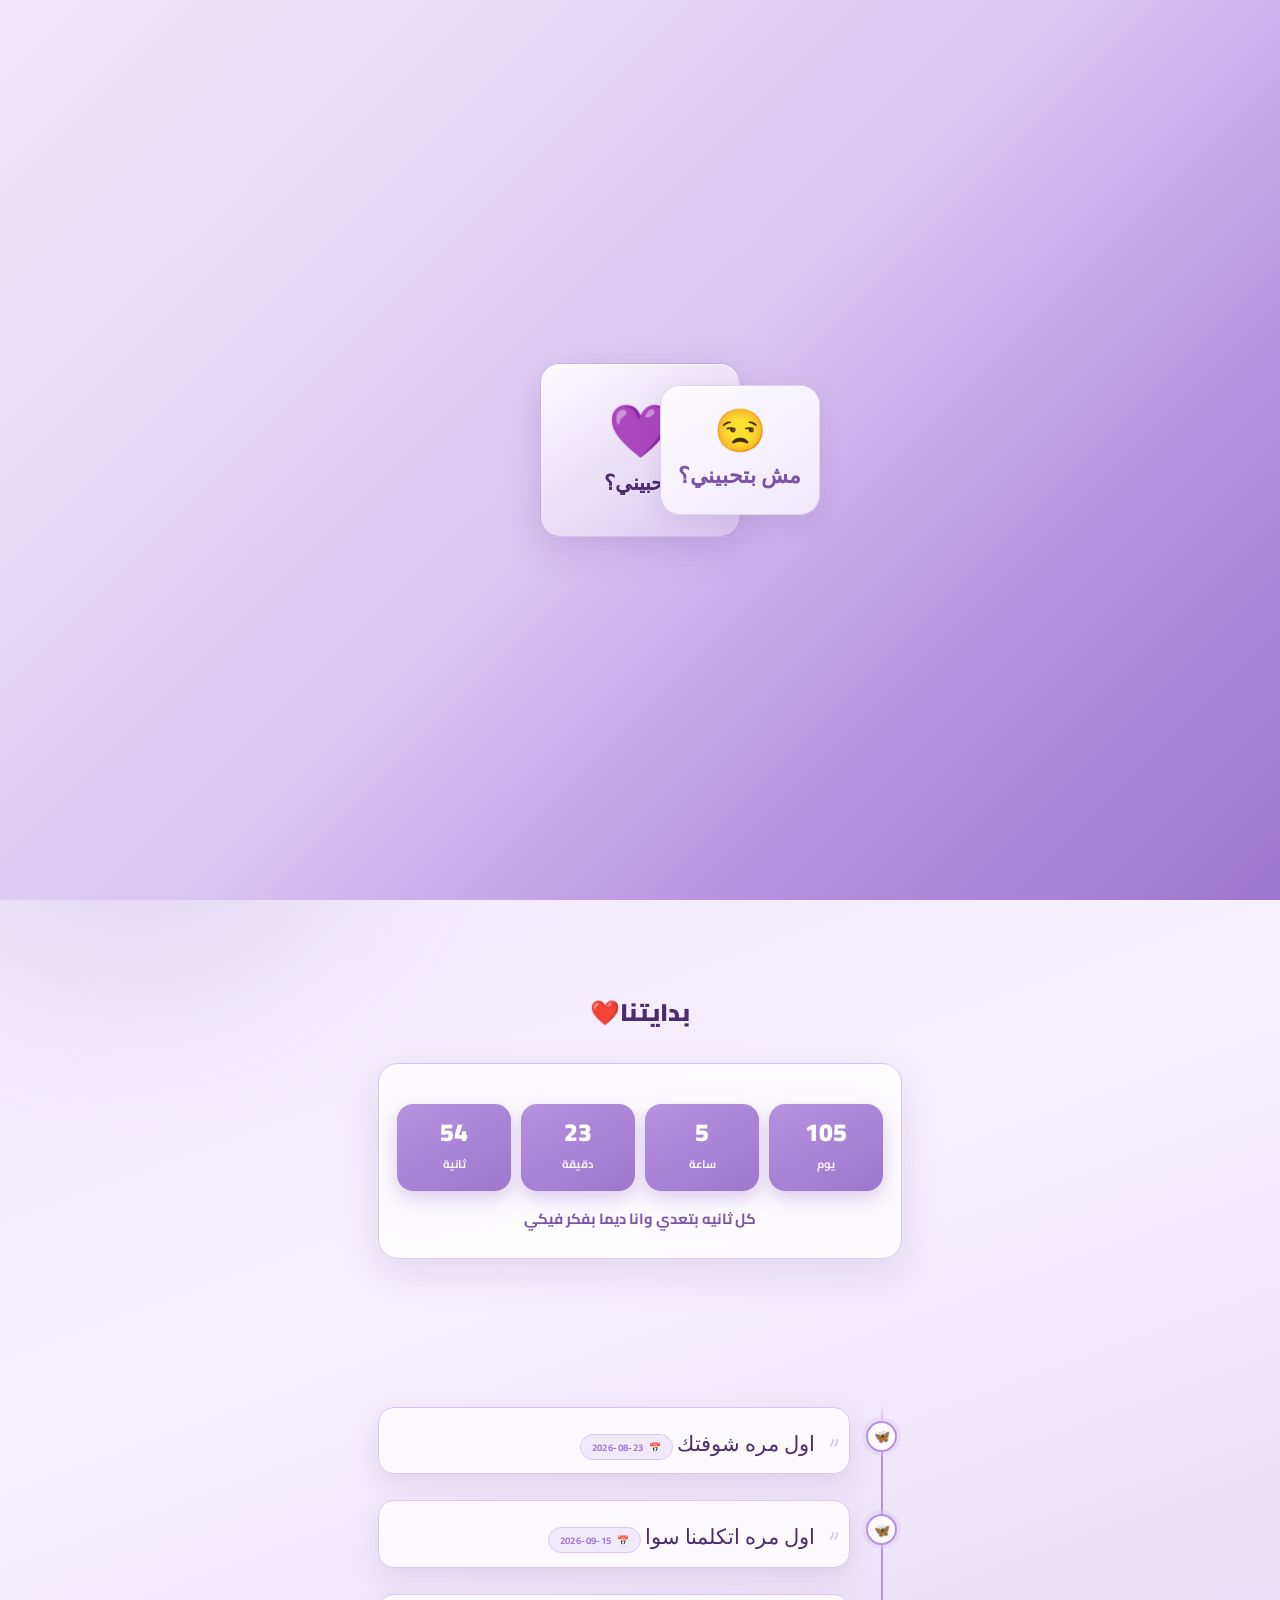
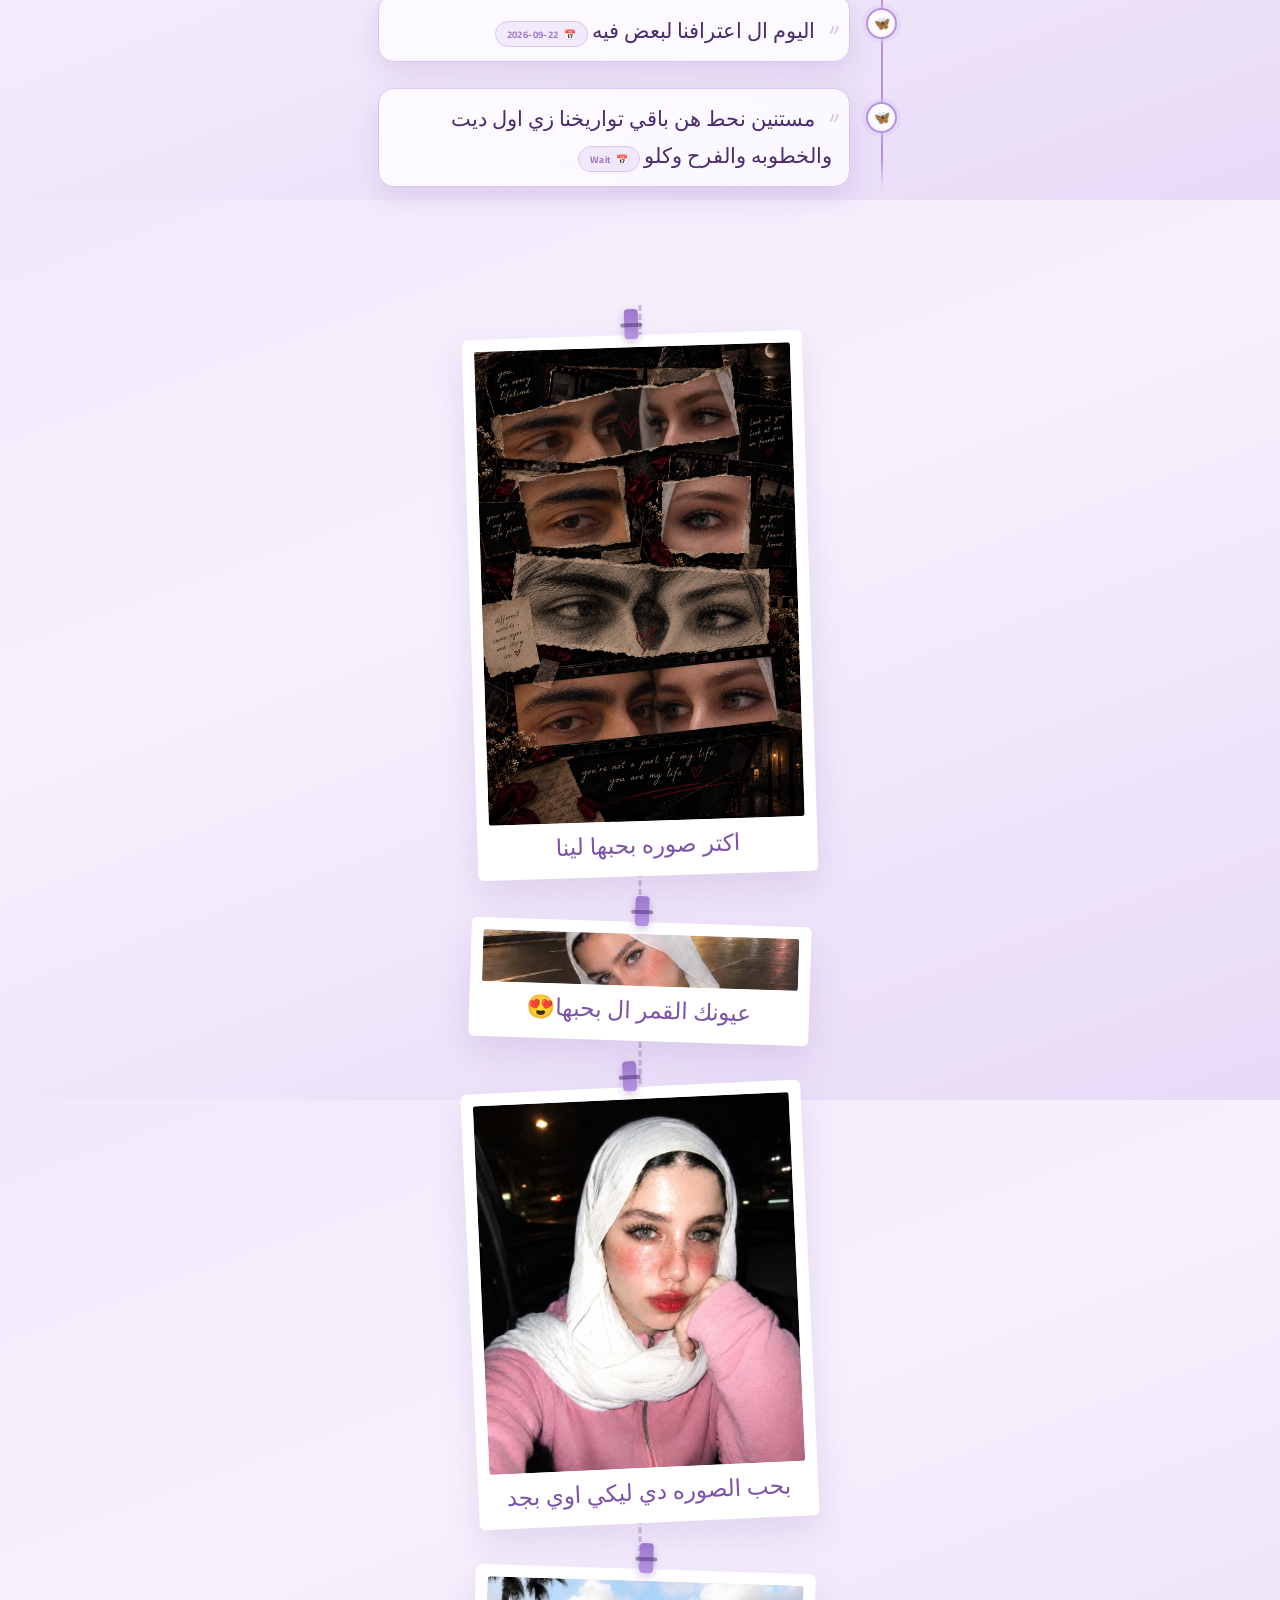
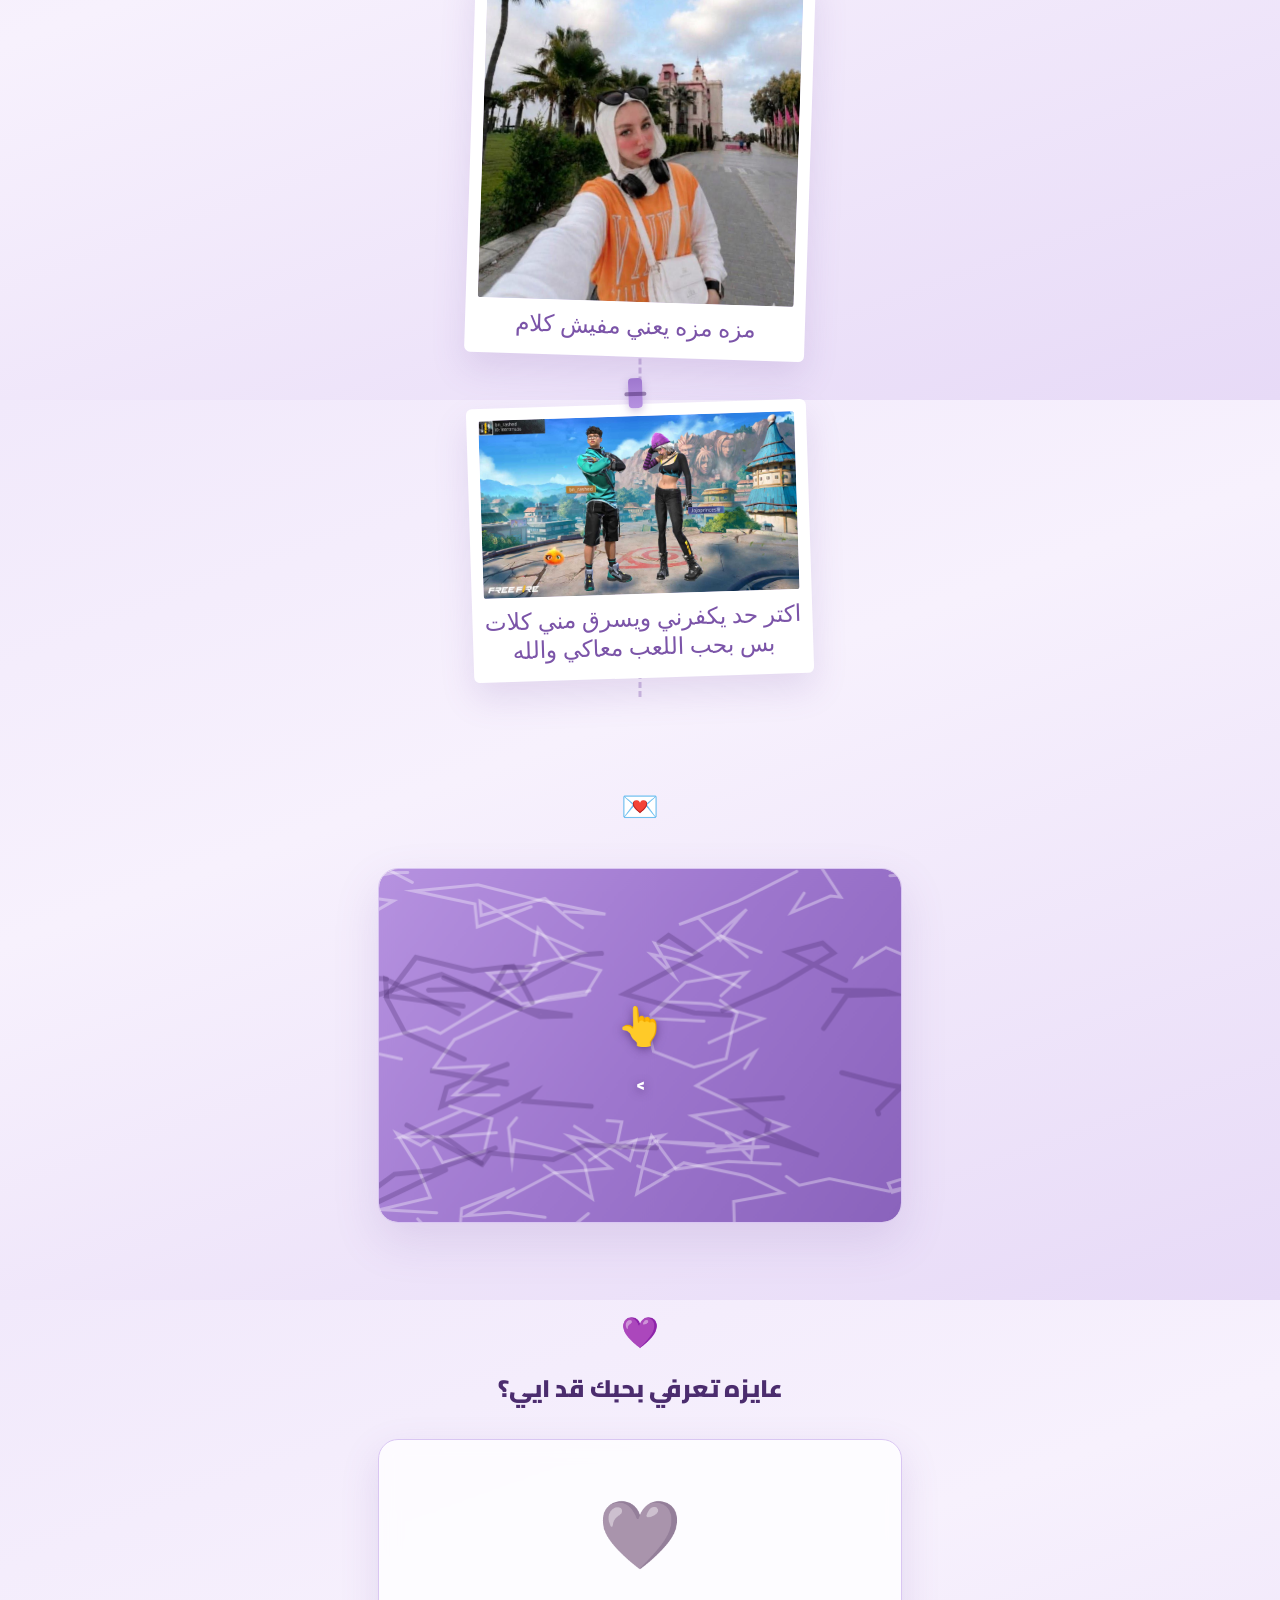
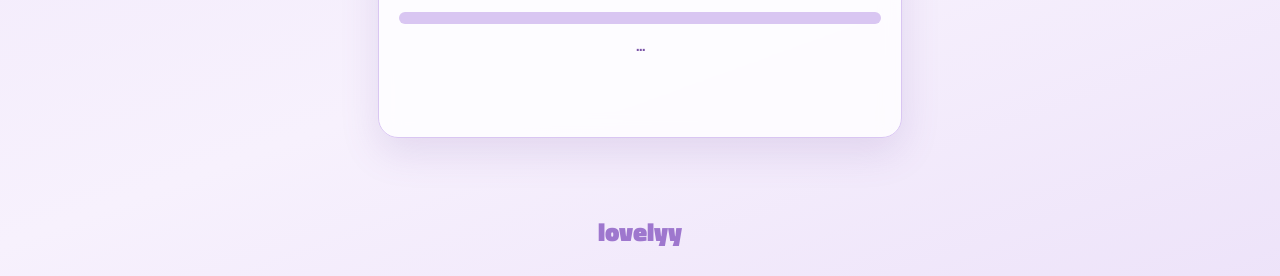
==== memories.html @ 6430b447 "Add files via upload" ====
<!DOCTYPE html>
<html lang="ar" dir="rtl">
<head>
<meta charset="UTF-8">
<meta name="viewport" content="width=device-width, initial-scale=1.0, maximum-scale=1.0, user-scalable=no">
<title>our memories 🦋</title>
    <link rel="icon" href="assets/static/brand/icons/favicon.ico" sizes="32x32">
<link rel="icon" type="image/svg+xml" href="assets/static/brand/icons/favicon.svg?v=93736a7b">
<link rel="icon" type="image/jpeg" sizes="192x192" href="assets/static/brand/icons/icon-192.jpeg?v=60979cd9">
<link rel="apple-touch-icon" href="assets/static/brand/icons/apple-touch-icon.jpeg">
<link rel="preload" href="assets/static/fonts/cairo-arabic-v31.woff2?v=4d90a59c" as="font" type="font/woff2" crossorigin>
<style>
@font-face{font-family:'Cairo';font-style:normal;font-weight:200 1000;font-display:swap;src:url(assets/static/fonts/cairo-arabic-v31.woff2?v=4d90a59c) format('woff2');unicode-range:U+0600-06FF,U+0750-077F,U+0870-088E,U+0890-0891,U+0897-08E1,U+08E3-08FF,U+200C-200E,U+2010-2011,U+204F,U+2E41,U+FB50-FDFF,U+FE70-FE74,U+FE76-FEFC,U+102E0-102FB,U+10E60-10E7E,U+10EC2-10EC4,U+10EFC-10EFF,U+1EE00-1EEFF}
@font-face{font-family:'Cairo';font-style:normal;font-weight:200 1000;font-display:swap;src:url(assets/static/fonts/cairo-latin-ext-v31.woff2?v=2ef88f3a) format('woff2');unicode-range:U+0100-02BA,U+02BD-02C5,U+02C7-02CC,U+02CE-02D7,U+02DD-02FF,U+0304,U+0308,U+0329,U+1D00-1DBF,U+1E00-1E9F,U+1EF2-1EFF,U+2020,U+20A0-20AB,U+20AD-20C0,U+2113,U+2C60-2C7F,U+A720-A7FF}
@font-face{font-family:'Cairo';font-style:normal;font-weight:200 1000;font-display:swap;src:url(assets/static/fonts/cairo-latin-v31.woff2?v=3c959756) format('woff2');unicode-range:U+0000-00FF,U+0131,U+0152-0153,U+02BB-02BC,U+02C6,U+02DA,U+02DC,U+0304,U+0308,U+0329,U+2000-206F,U+20AC,U+2122,U+2191,U+2193,U+2212,U+2215,U+FEFF,U+FFFD}
</style>

<style>
@font-face{font-family:'Caveat';font-style:normal;font-weight:400 700;font-display:swap;src:url(assets/static/fonts/caveat-latin-ext-normal-400-700-v23.woff2?v=2a8768f8) format('woff2');unicode-range:U+0100-02BA,U+02BD-02C5,U+02C7-02CC,U+02CE-02D7,U+02DD-02FF,U+0304,U+0308,U+0329,U+1D00-1DBF,U+1E00-1E9F,U+1EF2-1EFF,U+2020,U+20A0-20AB,U+20AD-20C0,U+2113,U+2C60-2C7F,U+A720-A7FF}
@font-face{font-family:'Caveat';font-style:normal;font-weight:400 700;font-display:swap;src:url(assets/static/fonts/caveat-latin-normal-400-700-v23.woff2?v=2d9de14f) format('woff2');unicode-range:U+0000-00FF,U+0131,U+0152-0153,U+02BB-02BC,U+02C6,U+02DA,U+02DC,U+0304,U+0308,U+0329,U+2000-206F,U+20AC,U+2122,U+2191,U+2193,U+2212,U+2215,U+FEFF,U+FFFD}
</style>
  <link rel="stylesheet" href="assets/static/themes/lavender.css?v=d6297e3b">
</head>
<body class="locked">



<div class="gate" id="gate">
  <div class="gate-title"></div>

  <button type="button" class="card-love" id="yesCard">
    <span class="emoji">💜</span>
    <span class="label">بتحبيني؟</span>
  </button>

  
  <div id="nopeCard">
    <span id="nopeEmoji">😒</span>
    <span id="nopeLabel">مش بتحبيني؟</span>
  </div>
  
</div>


<div class="floats-container" id="floatsContainer"></div>

<!-- ============ HERO ============ -->
<section class="hero">
  
  <div class="hero-photo">
    <img src="assets/2.jpeg" alt="" class="hide-on-error">
  </div>
  
  <div class="hero-badge">بحبك</div>
  <h1>يروحقلبيي❤️</h1>
  <p>الهديه دي ليكي وبس ونفضل نضيف كل ال بينا هنا </p>
  <div class="scroll-hint">⌄</div>
</section>

<div class="wrap">

  <!-- ============ COUNTER ============ -->
  
  <section class="section">
    <div class="sec-head">
      <span class="emoji"></span>
      <h2>بدايتنا❤️</h2>
    </div>
    <div class="counter-card" id="counterCard" data-start="2026-08-23">
      <div class="counter-grid">
        <div class="counter-box"><b id="days">0</b><small>يوم</small></div>
        <div class="counter-box"><b id  ="hours">0</b><small>ساعة</small></div>
        <div class="counter-box"><b id="minutes">0</b><small>دقيقة</small></div>
        <div class="counter-box"><b id="seconds">0</b><small>ثانية</small></div>
      </div>
      <p class="counter-sub" style="margin-top:14px;">كل ثانيه بتعدي وانا ديما بفكر فيكي</p>
    </div>
  </section>
  

  <!-- ============ JOURNEY — جمل وتواريخ ============ -->
  
  <section class="section">
    <div class="sec-head">
      <span class="emoji"></span>
      
    </div>

    <div class="journey">
      
      <div class="j-item">
        <div class="j-card">
          <span class="j-text">اول مره شوفتك</span>
          <div class="j-date">📅 <span>2026-08-23</span></div>
        </div>
      </div>
      
      <div class="j-item">
        <div class="j-card">
          <span class="j-text">اول مره اتكلمنا سوا</span>
          <div class="j-date">📅 <span>2026-09-15</span></div>
        </div>
      </div>
      
      <div class="j-item">
        <div class="j-card">
          <span class="j-text">اليوم ال اعترافنا لبعض فيه</span>
          <div class="j-date">📅 <span>2026-09-22</span></div>
        </div>
      </div>

      <div class="j-item">
        <div class="j-card">
          <span class="j-text">مستنين نحط هن باقي تواريخنا زي اول ديت والخطوبه والفرح وكلو</span>
          <div class="j-date">📅 <span>Wait</span></div>
        </div>
      </div>
      
    </div>
  </section>
  

  <!-- ============ GALLERY (CLOTHESLINE) ============ -->
  
  <section class="section">
    <div class="sec-head">
  
    </div>

    <div class="line-block">
      <div class="rope-v"></div>
      <div class="line-col">
        
        <div class="polaroid">
          <img src="assets/1.png" alt="" loading="lazy" decoding="async" class="hide-on-error">

          <div class="cap">اكتر صوره بحبها لينا</div>
        </div>
        
        <div class="polaroid">
          <img src="assets/5.jpeg" alt="" loading="lazy" decoding="async" class="hide-on-error">

          <div class="cap">عيونك القمر ال بحبها😍</div>
          
        </div>
        
        <div class="polaroid">
          <img src="assets/6.jpeg" alt="" loading="lazy" decoding="async" class="hide-on-error">

          <div class="cap">بحب الصوره دي ليكي اوي بجد</div>
        </div>
        
        <div class="polaroid">
          <img src="assets/4.jpg" alt="" loading="lazy" decoding="async" class="hide-on-error">

          <div class="cap">مزه مزه يعني مفيش كلام</div>
        </div>
        
        <div class="polaroid">
          <img src="assets/3.jpg" alt="" loading="lazy" decoding="async" class="hide-on-error">
          
          <div class="cap">اكتر حد يكفرني ويسرق مني كلات بس بحب اللعب معاكي والله</div>
        </div>
        
      </div>
    </div>
  </section>
  

  <!-- ============ VIDEOS ============ -->
  

  <!-- ============ SCRATCH LETTER ⭐ ============ -->
  
  <section class="section">
    <div class="sec-head">
      <span class="emoji">💌</span>
     
     
    </div>

    <div class="scratch-stage" id="scratchStage">
      <div class="letter-inner">
        <div class="salut">يروحقلبيي❤️</div>
        <div class="body-text">انا عملت الهديه ديي ع عايز اقولك اني بحبك انا بحب كلامنا سوا هزرنا وكل حاجه بينا بحب كلامك ليا بحب كل حاجه فيكي مهما  اوصفلك انا بحبك قد ايي م هخلص بس ال اعرفه انك غاليه عندي واني بحبك وعايزين نملاه صورنا بقا ده لينا احنا وبس بحبككك وربنا يخليكي ليا❤️</div>
      
      </div>
      <canvas id="scratchCanvas"></canvas>
      <div class="scratch-hint" id="scratchHint">
        <span class="finger">👆</span>
       >
      </div>
    </div>
  </section>
  

  <!-- ============ HOLD THE HEART ============ -->
  
  <section class="section">
    <div class="sec-head">
      <span class="emoji">💜</span>
      <h2>عايزه تعرفي بحبك قد ايي؟</h2>
     
    </div>

    <div class="hold-card"
         data-s1="بحبك شويه🤔"
         data-s2="لا لا بحبك اوي"
         data-s3="مهما اقولك بحبك قد ايي م هخلص بجد بحبك"
         data-end="العداد باظ😔 حبي ليكي م بيخلص😍">
      <span class="hold-heart" id="holdHeart">💜</span>
      <div class="hold-bar"><div class="hold-fill" id="holdFill"></div></div>
      <div class="hold-label" id="holdLabel">  ...</div>
      <div class="hold-result" id="holdResult"></div>
    </div>
  </section>
  
<div class="footer">lovelyy</div>

</div>

<!-- ============ MUSIC PLAYER ============ -->
<audio id="loveSong" preload="none"></audio>

<div class="music-player hidden-player" id="musicPlayer">
  <div class="player-inner">

    <div class="disc" id="disc">
      
      <img src="assets/1.png" alt="" id="discImg"
           class="hide-on-error" decoding="async">
      
      <span class="disc-fallback">🦋</span>
    </div>

    <div class="player-controls">
      <button class="ctrl-btn" id="prevBtn" aria-label="السابق">
        <svg viewBox="0 0 24 24"><path d="M6 6h3v12H6zm3.5 6l8.5 6V6z"/></svg>
      </button>
      <button class="play-btn" id="playBtn" aria-label="تشغيل">
        <svg id="playIcon" viewBox="0 0 24 24"><path d="M8 5v14l11-7z"/></svg>
      </button>
      <button class="ctrl-btn" id="nextBtn" aria-label="التالي">
        <svg viewBox="0 0 24 24"><path d="M15 6h3v12h-3zM6 18l8.5-6L6 6z"/></svg>
      </button>
    </div>

    <div class="player-info">
      <div class="player-top">
        <div class="song-name-wrap">
          <span class="song-name" id="songName"></span>
        </div>
        <div style="display:flex;align-items:center;gap:7px;flex-shrink:0;">
          <div class="sound-wave" id="soundWave">
            <span></span><span></span><span></span><span></span>
          </div>
          <span class="song-num" id="songNum">0 / 0</span>
        </div>
      </div>
      <div class="progress-bar" id="progressBar">
        <div class="progress-fill" id="progressFill"></div>
      </div>
      <div class="player-times">
        <span id="currentTime">0:00</span>
        <span id="totalTime">0:00</span>
      </div>
    </div>

  </div>
</div>

<!-- بيانات الأغاني (جاية من data، اللينكات اتفلترت في السيرفر) -->
<script nonce="hp9sBHJEj5LtR-mPq0DVuA" type="application/json" id="songUrls">["assets/1.mp3", "assets/2.mp3"]</script>
<script nonce="hp9sBHJEj5LtR-mPq0DVuA" type="application/json" id="songNames">["ولا كان الحب عمره باختيارنا", "أنا مكسب عمري إني قابلتك"]</script>
<script nonce="hp9sBHJEj5LtR-mPq0DVuA">
/* ============ COUNTER ============ */
const counterCard = document.getElementById('counterCard');
if (counterCard) {
  const startDate = new Date(counterCard.dataset.start + 'T00:00:00');
  if (!isNaN(startDate.getTime())) {
    const tick = function(){
      const diff = Date.now() - startDate.getTime();
      if (diff < 0) return;
      document.getElementById('days').textContent    = Math.floor(diff/86400000);
      document.getElementById('hours').textContent   = Math.floor(diff/3600000)%24;
      document.getElementById('minutes').textContent = Math.floor(diff/60000)%60;
      document.getElementById('seconds').textContent = Math.floor(diff/1000)%60;
    };
    tick(); setInterval(tick,1000);
  }
}

/* ============ صور ممكن تفشل — نخفيها بدل onerror ============ */
document.querySelectorAll('.hide-on-error').forEach(function(img){
  img.addEventListener('error', function(){ img.closest('.polaroid, .hero-photo, .disc')?.style && (img.style.display='none'); });
});

/* ============ MUSIC PLAYER ============ */
const songs = (function(){
  try {
    const urls  = JSON.parse(document.getElementById('songUrls').textContent  || '[]');
    const names = JSON.parse(document.getElementById('songNames').textContent || '[]');
    if(!urls || urls.length === 0) return [];
    return urls.filter(Boolean).map((src,i)=>({ src:src, name:names[i] || ('🎵 أغنية '+(i+1)) }));
  } catch(e){ return []; }
})();

const player   = document.getElementById('musicPlayer');
const audio    = document.getElementById('loveSong');
const playBtn  = document.getElementById('playBtn');
const playIcon = document.getElementById('playIcon');
const discEl   = document.getElementById('disc');
const wave     = document.getElementById('soundWave');
const fillEl   = document.getElementById('progressFill');
const barEl    = document.getElementById('progressBar');
const curTEl   = document.getElementById('currentTime');
const totTEl   = document.getElementById('totalTime');
const nameEl   = document.getElementById('songName');
const numEl    = document.getElementById('songNum');

const ICON_PLAY  = 'M8 5v14l11-7z';
const ICON_PAUSE = 'M6 5h4v14H6zm8 0h4v14h-4z';

let curSong = 0;

/* لو مفيش أغاني، المشغل يختفي خالص */
if(songs.length === 0){
  player.classList.add('no-songs');
  document.body.style.paddingBottom = '60px';
}

function fmt(s){
  if(!isFinite(s)) return '0:00';
  return Math.floor(s/60)+':'+String(Math.floor(s%60)).padStart(2,'0');
}

function setPlaying(on){
  playIcon.querySelector('path').setAttribute('d', on ? ICON_PAUSE : ICON_PLAY);
  playBtn.setAttribute('aria-label', on ? 'إيقاف' : 'تشغيل');
  wave.classList.toggle('playing', on);
  discEl.classList.toggle('spinning', on);
}

function loadSong(idx, autoplay){
  if(!songs.length) return;
  curSong = (idx + songs.length) % songs.length;
  audio.src = songs[curSong].src;
  nameEl.textContent = songs[curSong].name;
  numEl.textContent  = (curSong+1)+' / '+songs.length;
  fillEl.style.width = '0%';
  curTEl.textContent = '0:00';
  totTEl.textContent = '0:00';
  checkNameOverflow();
  if(autoplay){
    audio.play().then(()=>setPlaying(true)).catch(()=>setPlaying(false));
  } else {
    setPlaying(false);
  }
}

/* لو اسم الأغنية أطول من المساحة، يتحرك لوحده */
function checkNameOverflow(){
  nameEl.classList.remove('scrolling');
  requestAnimationFrame(()=>{
    const wrap = nameEl.parentElement;
    const extra = nameEl.scrollWidth - wrap.clientWidth;
    if(extra > 4){
      nameEl.style.setProperty('--slide', (-extra - 6) + 'px');
      nameEl.classList.add('scrolling');
    } else {
      nameEl.style.removeProperty('--slide');
    }
  });
}
addEventListener('resize', checkNameOverflow);

function toggleMusic(){
  if(!songs.length) return;
  if(!audio.src){ loadSong(0, true); return; }
  if(audio.paused){
    audio.play().then(()=>setPlaying(true)).catch(()=>setPlaying(false));
  } else {
    audio.pause(); setPlaying(false);
  }
}

playBtn.addEventListener('click', toggleMusic);
document.getElementById('prevBtn').addEventListener('click', ()=> loadSong(curSong-1, !audio.paused));
document.getElementById('nextBtn').addEventListener('click', ()=> loadSong(curSong+1, !audio.paused));

/* السحب على الشريط للتنقل في الأغنية */
barEl.addEventListener('click', (e)=>{
  if(!audio.duration) return;
  const r = barEl.getBoundingClientRect();
  const ratio = (e.clientX - r.left) / r.width;
  audio.currentTime = Math.max(0, Math.min(1, ratio)) * audio.duration;
});

audio.addEventListener('timeupdate', ()=>{
  if(!audio.duration) return;
  fillEl.style.width = (audio.currentTime/audio.duration*100)+'%';
  curTEl.textContent = fmt(audio.currentTime);
});
audio.addEventListener('loadedmetadata', ()=> totTEl.textContent = fmt(audio.duration));
audio.addEventListener('ended', ()=> loadSong(curSong+1, true));
audio.addEventListener('error', ()=>{ nameEl.textContent = 'مش قادر أشغل الأغنية دي 😔'; setPlaying(false); });

/* تحميل أول أغنية من غير تشغيل */
if(songs.length) loadSong(0, false);

/* المتصفحات بتمنع التشغيل التلقائي — أول لمسة بتشغل */
let firstTouch = false;
function tryAutoplay(){
  if(firstTouch || !songs.length) return;
  firstTouch = true;
  audio.play().then(()=>setPlaying(true)).catch(()=>{});
  removeEventListener('pointerdown', tryAutoplay);
  removeEventListener('scroll', tryAutoplay);
}
function armAutoplay(){
  addEventListener('pointerdown', tryAutoplay, { once:false });
  addEventListener('scroll', tryAutoplay, { once:false, passive:true });
}

/* المشغل بيختفي وأنتِ بتمسحي الرسالة عشان ميعطلش */
/* (بيتظبط تحت في قسم السكراتش) */

/* ============ SCROLL REVEAL (بولارويد + محطات) ============ */
const polaroids = document.querySelectorAll('.polaroid');
const jItems    = document.querySelectorAll('.j-item');

/* تقسيم كل جملة لكلمات عشان تظهر واحدة واحدة */
jItems.forEach(item=>{
  const textEl = item.querySelector('.j-text');
  if(!textEl) return;
  const words = textEl.textContent.trim().split(/\s+/);
  textEl.textContent = '';
  words.forEach((word, i)=>{
    const span = document.createElement('span');
    span.className = 'w';
    span.textContent = word;
    span.style.transitionDelay = (0.18 + i*0.055) + 's';
    textEl.appendChild(span);
    if(i < words.length - 1) textEl.appendChild(document.createTextNode(' '));
  });
  /* التاريخ يستنى لحد ما الكلام يخلص */
  const dateEl = item.querySelector('.j-date');
  if(dateEl) dateEl.style.transitionDelay = (0.25 + words.length*0.055) + 's';
});

if ('IntersectionObserver' in window) {
  const io = new IntersectionObserver((entries)=>{
    entries.forEach((entry)=>{
      if(entry.isIntersecting){
        entry.target.classList.add('in');
        io.unobserve(entry.target);
      }
    });
  }, { threshold:0.15, rootMargin:'0px 0px -50px 0px' });

  /* باقي خانات الصفحة */
  const boxes = document.querySelectorAll(
    '.sec-head, .counter-card, .video-card, .envelope, .scratch-stage, .hold-card, .footer'
  );
  boxes.forEach(b=> b.classList.add('rv'));
  polaroids.forEach(p=>{
    p.style.transform = `rotate(var(--tilt,-1.8deg)) translateY(28px)`;
  });

  /* مهم: نجبر المتصفح يرسم الحالة المخفية الأول،
     وإلا الخانات الظاهرة من أول ما الصفحة تفتح هتفوّت الأنيميشن */
  void document.body.offsetHeight;

  requestAnimationFrame(()=>{
    requestAnimationFrame(()=>{
      polaroids.forEach(p=> io.observe(p));
      jItems.forEach(j=> io.observe(j));
      boxes.forEach(b=> io.observe(b));
    });
  });

  /* لما تظهر: ترجع لمكانها */
  const styleFix = document.createElement('style');
  styleFix.textContent = `.polaroid.in{ transform: rotate(var(--tilt,-1.8deg)) translateY(0) !important; }
  .polaroid.in:hover, .polaroid.in:active{ transform: rotate(0) scale(1.03) !important; }`;
  document.head.appendChild(styleFix);
} else {
  polaroids.forEach(p=>p.classList.add('in'));
  jItems.forEach(j=>j.classList.add('in'));
  document.querySelectorAll('.sec-head, .counter-card, .video-card, .envelope, .scratch-stage, .hold-card, .footer')
    .forEach(b=> b.classList.add('in'));
}

/* ============ GATE — بتحبيه؟ / مش بتحبيه؟ ============ */
const gate      = document.getElementById('gate');
const yesCard   = document.getElementById('yesCard');
const nope      = document.getElementById('nopeCard');
const nopeEmoji = document.getElementById('nopeEmoji');
const nopeLabel = document.getElementById('nopeLabel');

const nopeStages = [
  { w:160, h:130, p:28, em:42, fs:1.4  },
  { w:130, h:105, p:20, em:34, fs:1.15 },
  { w:100, h: 82, p:14, em:26, fs:.95  },
  { w: 74, h: 60, p:10, em:18, fs:.72  },
  { w: 50, h: 42, p: 6, em:12, fs:.55  },
];
const nopeEmojis = ['😒','😤','🤢','😱','🏃'];
let nopeCount = 0, nopeBusy = false;

function applyNopeStage(s){
  nope.style.width   = s.w + 'px';
  nope.style.height  = s.h + 'px';
  nope.style.padding = s.p + 'px ' + Math.round(s.p*0.6) + 'px';
  nopeEmoji.style.fontSize = s.em + 'px';
  nopeLabel.style.fontSize = s.fs + 'em';
}
function initNope(){
  if(!nope || nopeCount) return;
  const s = nopeStages[0];
  applyNopeStage(s);
  nope.style.left = (innerWidth/2 + 20) + 'px';
  nope.style.top  = (innerHeight/2 - s.h/2) + 'px';
}
function runAway(){
  if(nopeBusy || nopeCount >= nopeStages.length) return;
  nopeBusy = true;
  nopeEmoji.textContent = nopeEmojis[Math.min(nopeCount, nopeEmojis.length-1)];
  const s = nopeStages[nopeCount];
  applyNopeStage(s);

  const margin = 10;
  const curL = parseFloat(nope.style.left) || innerWidth/2;
  const curT = parseFloat(nope.style.top)  || innerHeight/2;
  let nx, ny, attempts = 0;
  do {
    nx = margin + Math.random()*(innerWidth  - s.w - margin*2);
    ny = margin + Math.random()*(innerHeight - s.h - margin*2);
    attempts++;
  } while(attempts < 20 && Math.abs(nx-curL) < 120 && Math.abs(ny-curT) < 120);

  nope.style.left = nx + 'px';
  nope.style.top  = ny + 'px';
  nopeCount++;

  if(nopeCount >= nopeStages.length){
    setTimeout(()=>{ nope.style.opacity='0'; nope.style.pointerEvents='none'; }, 350);
  }
  setTimeout(()=>{ nopeBusy = false; }, 400);
}
if(nope){
  nope.addEventListener('mouseenter', runAway);
  nope.addEventListener('touchstart', e=>{ e.preventDefault(); runAway(); }, { passive:false });
  addEventListener('load', initNope);
  addEventListener('resize', initNope);
  initNope();
}

function launchConfetti(){
  const colors = ['#7B54A8','#9E77CE','#B692E0','#D9C6F2','#4B2C6E','#FDFBFF'];
  for(let i=0;i<70;i++){
    setTimeout(()=>{
      const c = document.createElement('div');
      c.className = 'confetti-piece';
      c.style.left = Math.random()*100 + 'vw';
      c.style.top  = '-20px';
      c.style.background = colors[Math.floor(Math.random()*colors.length)];
      const s = 8 + Math.random()*10;
      c.style.width = s+'px'; c.style.height = s+'px';
      c.style.animationDuration = (1.2 + Math.random()*1.2) + 's';
      c.style.animationDelay = (Math.random()*0.4) + 's';
      document.body.appendChild(c);
      setTimeout(()=>c.remove(), 2800);
    }, i*25);
  }
}

function unlock(){
  launchConfetti();
  setTimeout(()=>{
    gate.classList.add('gone');
    document.body.classList.remove('locked');
    if(songs.length) player.classList.remove('hidden-player');
    armAutoplay();
    setTimeout(()=> gate.remove(), 900);
  }, 550);
}
if(yesCard){
  yesCard.addEventListener('click', unlock);
} else {
  /* مفيش بوابة — الصفحة مفتوحة على طول */
  if(songs.length) player.classList.remove('hidden-player');
  armAutoplay();
}

/* ============ FLOATING BUTTERFLIES ============ */
const fc = document.getElementById('floatsContainer');
const flyIcons = ['🦋','💜'];
function spawnFloat(){
  const el = document.createElement('div');
  el.className='float-item';
  el.textContent=flyIcons[Math.floor(Math.random()*flyIcons.length)];
  el.style.left=Math.random()*100+'%';
  el.style.fontSize=(Math.random()*14+22)+'px';
  el.style.animationDuration=(Math.random()*6+10)+'s';
  fc.appendChild(el);
  setTimeout(()=>el.remove(),17000);
}
for(let i=0;i<5;i++) setTimeout(spawnFloat, i*900);
setInterval(spawnFloat, 1400);

/* ============ SCRATCH TO REVEAL ⭐ ============ */
const stage  = document.getElementById('scratchStage');
const canvas = document.getElementById('scratchCanvas');
const hint   = document.getElementById('scratchHint');
const ctx    = canvas ? canvas.getContext('2d') : null;
let scratched = false, drawing = false;

function paintCover(){
  const r = stage.getBoundingClientRect();
  canvas.width  = r.width  * devicePixelRatio;
  canvas.height = r.height * devicePixelRatio;
  ctx.scale(devicePixelRatio, devicePixelRatio);

  /* lavender cover */
  const g = ctx.createLinearGradient(0,0,r.width,r.height);
  g.addColorStop(0,'#B692E0'); g.addColorStop(.5,'#9E77CE'); g.addColorStop(1,'#8A63BC');
  ctx.fillStyle = g;
  ctx.fillRect(0,0,r.width,r.height);

  /* scribble lines */
  ctx.strokeStyle='rgba(255,255,255,.35)';
  ctx.lineWidth=3; ctx.lineCap='round';
  for(let i=0;i<26;i++){
    ctx.beginPath();
    let x=Math.random()*r.width, y=Math.random()*r.height;
    ctx.moveTo(x,y);
    for(let s=0;s<7;s++){
      x+=(Math.random()-0.5)*130; y+=(Math.random()-0.5)*70;
      ctx.lineTo(x,y);
    }
    ctx.stroke();
  }
  /* darker scribbles */
  ctx.strokeStyle='rgba(75,44,110,.3)';
  ctx.lineWidth=5;
  for(let i=0;i<14;i++){
    ctx.beginPath();
    let x=Math.random()*r.width, y=Math.random()*r.height;
    ctx.moveTo(x,y);
    for(let s=0;s<5;s++){
      x+=(Math.random()-0.5)*160; y+=(Math.random()-0.5)*80;
      ctx.lineTo(x,y);
    }
    ctx.stroke();
  }
  ctx.globalCompositeOperation='destination-out';
}
if(ctx){
  paintCover();
  addEventListener('resize', ()=>{ if(!scratched){ ctx.globalCompositeOperation='source-over'; paintCover(); } });
}

function scratchAt(cx,cy){
  const r = canvas.getBoundingClientRect();
  const x = cx - r.left, y = cy - r.top;
  ctx.beginPath();
  ctx.arc(x, y, 26, 0, Math.PI*2);
  ctx.fill();
}
function checkProgress(){
  const img = ctx.getImageData(0,0,canvas.width,canvas.height).data;
  let clear=0, step=64;
  for(let i=3;i<img.length;i+=4*step){ if(img[i]===0) clear++; }
  const total = img.length/(4*step);
  if(clear/total > .45 && !scratched){
    scratched = true;
    stage.classList.add('done');
    burst();
  }
}
function burst(el0){
  const r = (el0 || stage || document.body).getBoundingClientRect();
  for(let i=0;i<18;i++){
    const el=document.createElement('div');
    el.textContent=['🦋','💜','✨'][i%3];
    const dx=(Math.random()-0.5)*320, dy=(Math.random()-0.5)*260;
    el.style.cssText=`position:fixed;left:${r.left+r.width/2}px;top:${r.top+r.height/2}px;font-size:${16+Math.random()*20}px;pointer-events:none;z-index:9999;transform:translate(-50%,-50%);transition:all 1.1s cubic-bezier(.25,.46,.45,.94);opacity:1;`;
    document.body.appendChild(el);
    requestAnimationFrame(()=>requestAnimationFrame(()=>{
      el.style.transform=`translate(calc(-50% + ${dx}px), calc(-50% + ${dy}px)) scale(0)`;
      el.style.opacity='0';
    }));
    setTimeout(()=>el.remove(),1200);
  }
}
let moveCount=0;
if(ctx){
  canvas.addEventListener('pointerdown', e=>{
    drawing=true;
    hint.style.opacity='0';
    player.classList.add('hidden-player');   /* المشغل يختفي وأنتِ بتمسحي */
    scratchAt(e.clientX,e.clientY);
  });
  canvas.addEventListener('pointermove', e=>{
    if(!drawing) return;
    scratchAt(e.clientX,e.clientY);
    if(++moveCount%10===0) checkProgress();
  });
  addEventListener('pointerup', ()=>{
    if(drawing) setTimeout(()=> player.classList.remove('hidden-player'), 400);
    drawing=false;
    if(!scratched) checkProgress();
  });
}

/* ============ ENVELOPES ============ */
document.querySelectorAll('[data-env]').forEach(env=>{
  env.addEventListener('click', ()=>{
    env.classList.toggle('open');
    if(env.classList.contains('open')){
      const icon = env.querySelector('.env-icon');
      icon.textContent = '💌';
    }
  });
});

/* ============ HOLD THE HEART ============ */
const holdCard = document.querySelector('.hold-card');
const heart  = document.getElementById('holdHeart');
const fill   = document.getElementById('holdFill');
const label  = document.getElementById('holdLabel');
const result = document.getElementById('holdResult');
let holdInt=null, progress=0, doneHold=false;

function startHold(e){
  if(doneHold) return;
  e.preventDefault();
  heart.classList.add('charging');
  holdInt = setInterval(()=>{
    progress = Math.min(progress+1.6, 100);
    fill.style.width = progress+'%';
    if(progress<35)      label.textContent = holdCard.dataset.s1;
    else if(progress<70) label.textContent = holdCard.dataset.s2;
    else if(progress<100)label.textContent = holdCard.dataset.s3;
    if(progress>=100){
      clearInterval(holdInt);
      doneHold=true;
      heart.classList.remove('charging');
      heart.style.fontSize='5.2em';
      label.textContent='';
      result.textContent = holdCard.dataset.end;
      burst(holdCard);
    }
  }, 60);
}
function stopHold(){
  if(!heart) return;
  heart.classList.remove('charging');
  clearInterval(holdInt);
}
if(heart){
  heart.addEventListener('pointerdown', startHold);
  addEventListener('pointerup', stopHold);
  heart.addEventListener('contextmenu', e=>e.preventDefault());
}
</script>
</body>
</html>
---- assets/static/themes/lavender.css ----
*,*::before,*::after { margin:0; padding:0; box-sizing:border-box; }

:root {
  --bg:#F1E9FB;
  --bg2:#E7DAF7;
  --card:#FDFBFF;
  --purple-deep:#4B2C6E;
  --purple:#7B54A8;
  --purple-mid:#9E77CE;
  --purple-soft:#B692E0;
  --purple-pale:#D9C6F2;
  --shadow:rgba(123,84,168,.16);
  --radius:20px;
  --max-w:560px;
}

html { scroll-behavior:smooth; -webkit-font-smoothing:antialiased; }

body {
  font-family:'Cairo',sans-serif;
  min-height:100vh;
  background:linear-gradient(160deg, var(--bg) 0%, #F7F1FD 40%, var(--bg2) 100%);
  color:var(--purple-deep);
  overflow-x:hidden;
  padding-bottom:110px;
}

/* مساحة أمان للموبايلات اللي ليها notch */
@supports (padding-bottom: env(safe-area-inset-bottom)) {
  body { padding-bottom: calc(110px + env(safe-area-inset-bottom)); }
  .music-player { bottom: calc(14px + env(safe-area-inset-bottom)) !important; }
}

/* dreamy blobs */
body::before, body::after {
  content:''; position:fixed; border-radius:50%; z-index:0; pointer-events:none;
  filter:blur(70px); opacity:.45;
}
body::before { width:48vw; height:48vw; top:-14vw; right:-12vw; background:radial-gradient(circle,#D9B8F0,transparent 70%); }
body::after  { width:42vw; height:42vw; bottom:-12vw; left:-10vw; background:radial-gradient(circle,#C0A6E8,transparent 70%); }

/* floating butterflies */
.floats-container { position:fixed; inset:0; pointer-events:none; z-index:1; overflow:hidden; }
.float-item {
  position:absolute; bottom:-70px; opacity:0;
  animation:floatUp 15s infinite ease-in-out;
  filter:drop-shadow(0 0 8px rgba(155,110,200,.4));
}
@keyframes floatUp {
  0%  { transform:translateY(0) rotate(-8deg) scale(.5); opacity:0; }
  10% { opacity:.85; }
  30% { transform:translateY(-30vh) translateX(18px) rotate(10deg) scale(.85); }
  50% { opacity:.75; transform:translateY(-52vh) translateX(-14px) rotate(-8deg) scale(1); }
  70% { transform:translateY(-75vh) translateX(16px) rotate(8deg) scale(1.05); }
  90% { opacity:.4; }
  100%{ transform:translateY(-110vh) translateX(-10px) rotate(-5deg) scale(1.15); opacity:0; }
}

.wrap { position:relative; z-index:2; max-width:var(--max-w); margin:0 auto; padding:0 18px; }

/* ============ GATE — بتحبيه؟ / مش بتحبيه؟ ============ */
body.locked { overflow:hidden; height:100vh; }
.gate {
  position:fixed; inset:0; z-index:500;
  display:flex; align-items:center; justify-content:center; overflow:hidden;
  background:linear-gradient(135deg,#F1E9FB 0%,#E7DAF7 25%,#D9C6F2 50%,#B692E0 75%,#9E77CE 100%);
  transition:opacity .8s ease, visibility .8s ease;
}
.gate.gone { opacity:0; visibility:hidden; pointer-events:none; }
.gate-title {
  position:absolute; top:12vh; left:0; right:0; text-align:center; z-index:1;
  font-family:'Caveat',cursive; font-size:2.2em; font-weight:700; color:var(--purple-deep);
  text-shadow:0 2px 12px rgba(255,255,255,.7); padding:0 20px;
}
.card-love {
  position:relative; z-index:1; width:200px; padding:40px 20px; border-radius:20px;
  background:linear-gradient(145deg,#FDFBFF,#D9C6F2);
  box-shadow:0 10px 35px rgba(123,84,168,.25), inset 0 1px 0 rgba(255,255,255,.9);
  border:1.5px solid rgba(123,84,168,.3); cursor:pointer;
  display:flex; flex-direction:column; align-items:center; gap:14px;
  font-family:inherit; transition:transform .25s ease, box-shadow .25s ease;
}
.card-love:hover { transform:translateY(-8px) scale(1.05); box-shadow:0 18px 45px rgba(123,84,168,.35); }
.card-love .emoji { font-size:52px; line-height:1; }
.card-love .label { font-family:'Caveat',cursive; font-size:1.6em; font-weight:700; color:var(--purple-deep); }
#nopeCard {
  position:fixed; z-index:2; border-radius:20px;
  background:linear-gradient(145deg,#FDFBFF,#F1E9FB);
  box-shadow:0 8px 25px rgba(75,44,110,.1), inset 0 1px 0 rgba(255,255,255,.9);
  border:1.5px solid rgba(123,84,168,.2); cursor:pointer;
  display:flex; flex-direction:column; align-items:center; justify-content:center; gap:10px;
  user-select:none; -webkit-user-select:none; overflow:hidden;
  transition:left .35s cubic-bezier(.34,1.3,.64,1), top .35s cubic-bezier(.34,1.3,.64,1),
             width .4s ease, height .4s ease, padding .4s ease, opacity .5s ease;
}
#nopeEmoji { transition:font-size .4s ease; line-height:1; }
#nopeLabel { font-family:'Caveat',cursive; font-weight:700; color:var(--purple); transition:font-size .4s ease; white-space:nowrap; }
.confetti-piece { position:fixed; border-radius:50%; pointer-events:none; z-index:9999; animation:confettiFall 1.8s ease forwards; }
@keyframes confettiFall { from{ transform:translateY(-20px) rotate(0deg); opacity:1;} to{ transform:translateY(100vh) rotate(720deg); opacity:0;} }
@media (max-width:480px) {
  .gate-title { font-size:1.7em; top:10vh; }
  .card-love { width:170px; padding:32px 16px; }
  .card-love .emoji { font-size:44px; }
}

/* ============ HERO ============ */
.hero {
  min-height:100svh;
  display:flex; flex-direction:column; align-items:center; justify-content:center;
  text-align:center; position:relative; padding:40px 18px;
}
.hero-photo {
  width:190px; height:190px; border-radius:50%;
  border:5px solid rgba(255,255,255,.85);
  box-shadow:0 0 0 4px rgba(158,119,206,.35), 0 18px 45px var(--shadow), 0 0 40px rgba(182,146,224,.5);
  overflow:hidden; margin-bottom:22px;
  animation:heroGlow 3.5s ease-in-out infinite alternate;
}
@keyframes heroGlow {
  from{ box-shadow:0 0 0 4px rgba(158,119,206,.3), 0 18px 40px var(--shadow), 0 0 26px rgba(182,146,224,.4);}
  to  { box-shadow:0 0 0 7px rgba(158,119,206,.55), 0 18px 50px var(--shadow), 0 0 55px rgba(182,146,224,.75);}
}
.hero-photo img { width:100%; height:100%; object-fit:cover; }
.hero-badge {
  display:inline-block; background:rgba(255,255,255,.7); backdrop-filter:blur(8px);
  border:1.5px solid var(--purple-pale);
  color:var(--purple); font-weight:700; font-size:.82em;
  padding:6px 18px; border-radius:30px; margin-bottom:14px; letter-spacing:1px;
}
.hero h1 {
  font-size:2.1em; font-weight:900; color:var(--purple-deep);
  text-shadow:0 2px 10px rgba(255,255,255,.9); margin-bottom:8px;
}
.hero p { color:var(--purple); font-weight:600; font-size:1em; max-width:340px; line-height:1.8; }
.scroll-hint {
  position:absolute; bottom:26px; left:50%; transform:translateX(-50%);
  color:var(--purple-mid); font-size:1.5em;
  animation:bounceDown 1.8s infinite;
}
@keyframes bounceDown { 0%,100%{ transform:translate(-50%,0);} 50%{ transform:translate(-50%,10px);} }

/* ============ SECTION BASE ============ */
.section { padding:60px 0 20px; }
.sec-head { text-align:center; margin-bottom:28px; }
.sec-head .emoji { font-size:1.9em; display:block; margin-bottom:6px; }
.sec-head h2 { font-size:1.5em; font-weight:900; color:var(--purple-deep); }
.sec-head span { color:var(--purple-mid); font-size:.85em; font-weight:600; }

/* ============ COUNTER ============ */
.counter-card {
  background:rgba(255,255,255,.75); backdrop-filter:blur(10px);
  border:1.5px solid var(--purple-pale); border-radius:var(--radius);
  padding:26px 18px; text-align:center;
  box-shadow:0 14px 38px var(--shadow);
}
.counter-grid { display:grid; grid-template-columns:repeat(4,1fr); gap:10px; margin-top:14px; }
.counter-box {
  background:linear-gradient(150deg, var(--purple-soft), var(--purple-mid));
  border-radius:16px; padding:14px 4px; color:#fff;
  box-shadow:0 8px 20px rgba(140,95,190,.3);
}
.counter-box b { display:block; font-size:1.55em; font-weight:900; line-height:1.15; }
.counter-box small { font-size:.7em; opacity:.9; font-weight:700; }
.counter-sub { color:var(--purple); font-weight:700; font-size:.92em; }

/* ============ VERTICAL CLOTHESLINE GALLERY ============ */
.line-block {
  position:relative;
  padding:30px 0 20px;
}

/* الحبل العمودي النازل في النص */
.rope-v {
  position:absolute;
  top:0; bottom:0; left:50%;
  width:0;
  border-left:3px dashed rgba(123,84,168,.35);
  transform:translateX(-50%);
  z-index:0;
}

.line-col {
  position:relative;
  z-index:1;
  display:flex;
  flex-direction:column;
  align-items:center;
  gap:46px;
}

.polaroid {
  width:100%;
  max-width:340px;
  background:#fff;
  padding:12px 12px 16px;
  border-radius:6px;
  box-shadow:0 16px 34px var(--shadow);
  transform:rotate(var(--tilt,-1.8deg));
  transition:transform .4s ease, box-shadow .4s ease, opacity .6s ease;
  position:relative;
  /* scroll reveal */
  opacity:0;
}
.polaroid.in { opacity:1; }
.polaroid:nth-child(even){ --tilt:1.8deg; }
.polaroid:nth-child(3n){ --tilt:-2.6deg; }

.polaroid:hover, .polaroid:active {
  transform:rotate(0) scale(1.03);
  box-shadow:0 22px 46px var(--shadow);
  z-index:3;
}

/* المشبك فوق كل صورة */
.polaroid::before {
  content:'';
  position:absolute; top:-26px; left:50%;
  transform:translateX(-50%);
  width:14px; height:30px;
  background:linear-gradient(180deg, var(--purple-mid), var(--purple-soft));
  border-radius:4px;
  box-shadow:0 3px 8px rgba(123,84,168,.35);
  z-index:2;
}
.polaroid::after {
  content:'';
  position:absolute; top:-12px; left:50%;
  transform:translateX(-50%);
  width:22px; height:4px;
  background:rgba(75,44,110,.5);
  border-radius:3px;
  z-index:3;
}

.polaroid img, .polaroid video {
  width:100%;
  height:auto;
  aspect-ratio:auto;
  object-fit:contain;
  max-height:80vh;
  border-radius:3px;
  display:block;
  background:var(--purple-pale);
}
/* الكلام تحت الصورة */
.polaroid .cap {
  font-family:'Caveat',cursive;
  font-size:1.45em;
  color:var(--purple);
  text-align:center;
  margin-top:10px;
  line-height:1.25;
}

/* التاريخ — اختياري، بيظهر بس لو الأدمن حطه */
.polaroid .cap-date {
  display:flex;
  align-items:center;
  justify-content:center;
  gap:5px;
  margin-top:7px;
  font-family:'Cairo',sans-serif;
  font-size:.66em;
  font-weight:700;
  color:var(--purple-mid);
  letter-spacing:.4px;
}
.polaroid .cap-date::before,
.polaroid .cap-date::after {
  content:'';
  height:1px;
  width:20px;
  background:linear-gradient(90deg, transparent, var(--purple-pale));
}
.polaroid .cap-date::after { background:linear-gradient(270deg, transparent, var(--purple-pale)); }

.polaroid .cap-date span {
  background:rgba(217,198,242,.3);
  border:1px solid var(--purple-pale);
  border-radius:20px;
  padding:2px 10px;
  white-space:nowrap;
}

/* لو مفيش كابشن ولا تاريخ، الصورة تفضل مظبوطة */
.polaroid .cap:empty { display:none; }

/* ============ VIDEO CARDS ============ */
.video-card {
  background:#fff; border-radius:var(--radius); overflow:hidden;
  box-shadow:0 14px 36px var(--shadow); margin-bottom:22px;
  border:1.5px solid var(--purple-pale);
}
.video-card video { width:100%; display:block; max-height:380px; object-fit:cover; background:var(--purple-pale); }
.video-card .cap {
  padding:12px 16px; font-weight:700; color:var(--purple); font-size:.92em;
  display:flex; align-items:center; gap:8px;
}

/* ============ SCRATCH LETTER ⭐ ============ */
.scratch-stage {
  position:relative; border-radius:var(--radius); overflow:hidden;
  box-shadow:0 18px 46px var(--shadow);
  border:1.5px solid var(--purple-pale);
  background:#FFFDF6;
}
.letter-inner {
  padding:34px 26px 30px;
  min-height:340px;
  background:
    repeating-linear-gradient(transparent, transparent 34px, rgba(158,119,206,.14) 35px),
    #FFFDF6;
}
.letter-inner .salut {
  font-family:'Caveat',cursive; font-size:2em; color:var(--purple-deep);
  font-weight:700; margin-bottom:10px;
   text-align: center;
}
.letter-inner .body-text {
  font-family:'Caveat',cursive; font-size:1.5em; color:#5A3E80;
  line-height:1.65;
  text-align: center;
}
.letter-inner .sign {
  font-family:'Caveat',cursive; font-size:1.7em; color:var(--purple-mid);
  text-align:left; margin-top:16px;
}
#scratchCanvas {
  position:absolute; inset:0; width:100%; height:100%;
  touch-action:none; cursor:crosshair;
  z-index:5;
}
.scratch-hint {
  position:absolute; inset:0; z-index:6; pointer-events:none;
  display:flex; flex-direction:column; align-items:center; justify-content:center;
  color:#fff; font-weight:900; font-size:1.05em; gap:8px;
  text-shadow:0 2px 10px rgba(75,44,110,.7);
  transition:opacity .5s ease;
}
.scratch-hint .finger { font-size:2.2em; animation:rub 1.4s ease-in-out infinite; }
@keyframes rub { 0%,100%{ transform:translateX(-18px) rotate(-8deg);} 50%{ transform:translateX(18px) rotate(8deg);} }
.scratch-stage.done #scratchCanvas { opacity:0; pointer-events:none; transition:opacity .8s ease; }
.scratch-stage.done .scratch-hint { opacity:0; }

/* ============ OPEN-WHEN ENVELOPES ============ */
.env-grid { display:grid; grid-template-columns:1fr 1fr; gap:14px; }
.envelope {
  background:linear-gradient(160deg,#fff, #F6EFFC);
  border:1.5px solid var(--purple-pale); border-radius:16px;
  padding:20px 12px; text-align:center; cursor:pointer;
  box-shadow:0 10px 26px var(--shadow);
  transition:transform .3s ease, box-shadow .3s ease;
  position:relative; overflow:hidden;
}
.envelope:hover { transform:translateY(-4px); box-shadow:0 16px 34px var(--shadow); }
.envelope .env-icon { font-size:1.9em; display:block; margin-bottom:6px; transition:transform .4s ease; }
.envelope.open .env-icon { transform:scale(1.25) rotate(-8deg); }
.envelope .env-title { font-weight:900; font-size:.88em; color:var(--purple-deep); }
.envelope .env-msg {
  max-height:0; overflow:hidden; opacity:0;
  transition:max-height .5s ease, opacity .5s ease, margin .5s ease;
  font-family:'Caveat',cursive; font-size:1.3em; color:var(--purple);
  line-height:1.5;
}
.envelope.open .env-msg { max-height:200px; opacity:1; margin-top:10px; }

/* ============ HOLD THE HEART ============ */
.hold-card {
  background:rgba(255,255,255,.78); backdrop-filter:blur(10px);
  border:1.5px solid var(--purple-pale); border-radius:var(--radius);
  padding:30px 20px; text-align:center;
  box-shadow:0 14px 38px var(--shadow);
}
.hold-heart {
  font-size:4.2em; display:inline-block; cursor:pointer; user-select:none;
  -webkit-user-select:none; transition:transform .15s ease;
  filter:grayscale(.7) opacity(.65);
}
.hold-heart.charging { animation:pump .35s ease-in-out infinite; filter:grayscale(0) opacity(1); }
@keyframes pump { 0%,100%{ transform:scale(1);} 50%{ transform:scale(1.18);} }
.hold-bar {
  width:100%; height:12px; border-radius:8px; background:var(--purple-pale);
  margin:16px 0 8px; overflow:hidden;
}
.hold-fill {
  height:100%; width:0%;
  background:linear-gradient(90deg, var(--purple-soft), var(--purple-mid));
  border-radius:8px; transition:width .1s linear;
}
.hold-label { color:var(--purple); font-weight:700; font-size:.9em; }
.hold-result {
  font-family:'Caveat',cursive; font-size:1.7em; color:var(--purple-deep);
  margin-top:10px; min-height:1.4em; font-weight:700;
}

/* ============ JOURNEY — جمل وتواريخ ============ */
.journey { position:relative; padding:10px 0; }

/* الخط الزمني — على اليمين لأن الصفحة RTL */
.journey::before {
  content:'';
  position:absolute;
  top:8px; bottom:8px; right:19px;
  width:2px; border-radius:2px;
  background:linear-gradient(180deg, transparent 0%, var(--purple-soft) 8%, var(--purple-soft) 92%, transparent 100%);
}

.j-item {
  position:relative;
  padding-right:52px;
  margin-bottom:26px;
  opacity:0;
  transform:translateX(28px) translateY(14px) scale(.97);
  transition:opacity .55s cubic-bezier(.22,.9,.3,1), transform .65s cubic-bezier(.22,.9,.3,1);
}
.j-item.in { opacity:1; transform:translateX(0) translateY(0) scale(1); }
.j-item:last-child { margin-bottom:0; }

/* الفراشة على الخط — بتنطّ لما الكارت يظهر */
.j-item::before {
  content:'🦋';
  position:absolute;
  top:14px; right:5px;
  width:31px; height:31px;
  display:flex; align-items:center; justify-content:center;
  font-size:13px;
  background:var(--card);
  border:2px solid var(--purple-soft);
  border-radius:50%;
  box-shadow:0 0 0 4px rgba(217,198,242,.35);
  z-index:2;
  transform:scale(0) rotate(-40deg);
  transition:transform .5s cubic-bezier(.34,1.6,.5,1) .12s;
}
.j-item.in::before { transform:scale(1) rotate(0deg); }

.j-card {
  background:rgba(253,251,255,.9);
  backdrop-filter:blur(8px);
  border:1.5px solid var(--purple-pale);
  border-radius:16px;
  padding:15px 17px 13px;
  box-shadow:0 10px 26px var(--shadow);
  transition:transform .3s ease, box-shadow .3s ease;
}
.j-card:hover { transform:translateX(-5px); box-shadow:0 14px 32px var(--shadow); }

/* علامة تنصيص خفيفة */
.j-card::before {
  content:'"';
  font-family:'Caveat',cursive;
  font-size:2.3em; color:var(--purple-pale);
  line-height:0; position:relative; top:12px; margin-left:4px;
}

.j-text {
  font-family:'Caveat',cursive;
  font-size:1.32em; color:var(--purple-deep);
  line-height:1.5; display:inline;
}

/* الكلمات بتظهر واحدة واحدة */
.j-text .w {
  display:inline-block;
  opacity:0;
  transform:translateY(9px);
  filter:blur(3px);
  transition:opacity .42s ease, transform .42s cubic-bezier(.22,.9,.3,1), filter .42s ease;
}
.j-item.in .j-text .w { opacity:1; transform:translateY(0); filter:blur(0); }

/* التاريخ — اختياري، بيظهر بس لو الأدمن حطه */
.j-date {
  display:inline-flex; align-items:center; gap:5px;
  margin-top:11px;
  background:rgba(217,198,242,.32);
  border:1px solid var(--purple-pale);
  border-radius:20px;
  padding:3px 11px;
  font-family:'Cairo',sans-serif;
  font-size:.6em; font-weight:700;
  color:var(--purple-mid);
  letter-spacing:.4px; white-space:nowrap;
  opacity:0; transform:translateY(8px);
  transition:opacity .5s ease, transform .5s ease;
}
.j-item.in .j-date { opacity:1; transform:translateY(0); }

@media (max-width:480px){
  .journey::before { right:16px; }
  .j-item { padding-right:46px; margin-bottom:22px; }
  .j-item::before { width:27px; height:27px; font-size:11px; right:3px; top:13px; }
  .j-card { padding:13px 14px 11px; border-radius:14px; }
  .j-text { font-size:1.18em; }
  .j-date { font-size:.56em; }
}

/* ============ ظهور عام — خانة خانة ============ */
.rv {
  opacity:0;
  transform:translateY(26px);
  transition:opacity .6s cubic-bezier(.22,.9,.3,1), transform .65s cubic-bezier(.22,.9,.3,1);
}
.rv.in { opacity:1; transform:translateY(0); }

/* عنوان القسم — الإيموجي بينطّ */
.sec-head .emoji {
  display:inline-block;
  transform:scale(0) rotate(-30deg);
  transition:transform .55s cubic-bezier(.34,1.6,.5,1) .1s;
}
.sec-head.in .emoji { transform:scale(1) rotate(0); }

/* خانات العداد — واحدة ورا التانية */
.counter-box {
  opacity:0; transform:scale(.75) translateY(10px);
  transition:opacity .4s ease, transform .5s cubic-bezier(.34,1.6,.5,1);
}
.counter-card.in .counter-box { opacity:1; transform:scale(1) translateY(0); }
.counter-card.in .counter-box:nth-child(1){ transition-delay:.08s; }
.counter-card.in .counter-box:nth-child(2){ transition-delay:.16s; }
.counter-card.in .counter-box:nth-child(3){ transition-delay:.24s; }
.counter-card.in .counter-box:nth-child(4){ transition-delay:.32s; }

/* الظروف — بتظهر بالتبادل */
.envelope.rv:nth-child(1){ transition-delay:.05s; }
.envelope.rv:nth-child(2){ transition-delay:.15s; }
.envelope.rv:nth-child(3){ transition-delay:.25s; }
.envelope.rv:nth-child(4){ transition-delay:.35s; }
/* الهوفر لازم يفضل شغال بعد الظهور */
.envelope.rv.in:hover { transform:translateY(-4px); }

/* كروت الفيديو */
.video-card.rv:nth-child(even){ transition-delay:.1s; }

/* الهيرو — بيظهر مع فتح الصفحة */
.hero-badge, .hero h1, .hero p {
  opacity:0; transform:translateY(20px);
  animation:heroIn .8s cubic-bezier(.22,.9,.3,1) forwards;
}
.hero-badge { animation-delay:.4s; }
.hero h1    { animation-delay:.55s; }
.hero p     { animation-delay:.7s; }
@keyframes heroIn { to { opacity:1; transform:translateY(0); } }

/* الصورة: تظهر بنطّة وبعدين تفضل بتتوهج */
@keyframes photoIn {
  from { opacity:0; transform:scale(.85) translateY(16px); }
  to   { opacity:1; transform:scale(1) translateY(0); }
}
.hero-photo {
  opacity:0;
  animation:photoIn .85s cubic-bezier(.34,1.5,.5,1) .15s forwards,
            heroGlow 3.5s ease-in-out 1s infinite alternate;
}

/* السهم: fade بس عشان الـtranslateX(-50%) ميتكسرش */
@keyframes hintIn { from{ opacity:0; } to{ opacity:1; } }
.scroll-hint {
  opacity:0;
  animation:hintIn .8s ease 1.1s forwards,
            bounceDown 1.8s ease-in-out 1.9s infinite;
}

/* ============ MUSIC PLAYER ============ */
.music-player {
  position:fixed;
  bottom:14px; left:50%;
  transform:translateX(-50%);
  z-index:100;
  width:calc(100% - 28px); max-width:500px;
  background:rgba(253,251,255,.85);
  backdrop-filter:blur(22px); -webkit-backdrop-filter:blur(22px);
  border:1.5px solid rgba(158,119,206,.3);
  border-radius:20px;
  padding:8px 11px 6px;
  box-shadow:0 10px 34px rgba(123,84,168,.18);
  transition:transform .4s ease, opacity .4s ease;
}
.music-player.hidden-player { transform:translate(-50%, 140%); opacity:0; pointer-events:none; }

.player-inner { display:flex; align-items:center; gap:9px; }

/* الاسطوانة */
.disc {
  width:38px; height:38px; min-width:38px; border-radius:50%;
  overflow:hidden; position:relative; flex-shrink:0;
  border:1.5px solid rgba(182,146,224,.8);
  box-shadow:0 0 10px rgba(158,119,206,.35);
  background:linear-gradient(135deg, var(--purple-soft), var(--purple-mid));
  display:flex; align-items:center; justify-content:center;
  font-size:17px;
}
/* صورة الأغنية (أول صورة من المعرض) جوه الاسطوانة */
.disc img {
  position:absolute; inset:0; width:100%; height:100%;
  object-fit:cover; border-radius:50%;
  display:block; z-index:1;
}
/* الفراشة = بديل يظهر لو مفيش صورة أو الصورة فشلت */
.disc .disc-fallback { position:relative; z-index:0; line-height:1; }
.disc::after {
  content:''; position:absolute; width:7px; height:7px; border-radius:50%;
  background:rgba(253,251,255,.95); border:1.5px solid rgba(123,84,168,.45);
  top:50%; left:50%; transform:translate(-50%,-50%); z-index:3;
}
@keyframes spinDisc { from{ transform:rotate(0deg);} to{ transform:rotate(360deg);} }
.disc.spinning { animation:spinDisc 4.5s linear infinite; }

/* الأزرار */
.player-controls { display:flex; align-items:center; gap:5px; flex-shrink:0; }
.ctrl-btn {
  width:27px; height:27px; border-radius:50%;
  background:rgba(217,198,242,.35);
  border:1px solid rgba(158,119,206,.28);
  color:var(--purple-deep); cursor:pointer;
  display:flex; align-items:center; justify-content:center;
  transition:all .2s ease; padding:0;
}
.ctrl-btn svg { width:11px; height:11px; fill:currentColor; }
.ctrl-btn:hover { background:rgba(158,119,206,.2); transform:scale(1.12); }
.ctrl-btn:active { transform:scale(.94); }

.play-btn {
  width:36px; height:36px; min-width:36px; border-radius:50%;
  background:linear-gradient(135deg, var(--purple-soft), var(--purple-mid));
  border:1.5px solid rgba(255,255,255,.6);
  color:#fff; cursor:pointer;
  display:flex; align-items:center; justify-content:center;
  box-shadow:0 4px 12px rgba(140,95,190,.35);
  transition:all .2s ease; flex-shrink:0; padding:0;
}
.play-btn svg { width:13px; height:13px; fill:currentColor; }
.play-btn:hover { transform:scale(1.1); }
.play-btn:active { transform:scale(.92); }

/* المعلومات */
.player-info { flex:1; display:flex; flex-direction:column; gap:3px; min-width:0; }
.player-top { display:flex; align-items:center; justify-content:space-between; gap:6px; }

/* اسم الأغنية — لو طويل بيتحرك لوحده */
.song-name-wrap {
  flex:1; min-width:0; overflow:hidden;
  -webkit-mask-image:linear-gradient(90deg, transparent 0, #000 8px, #000 calc(100% - 8px), transparent 100%);
  mask-image:linear-gradient(90deg, transparent 0, #000 8px, #000 calc(100% - 8px), transparent 100%);
}
.song-name {
  font-size:11px; font-weight:800; color:var(--purple-deep);
  white-space:nowrap; display:inline-block;
  padding-right:2px;
}
.song-name.scrolling { animation:nameSlide 11s linear infinite; }
@keyframes nameSlide {
  0%, 12%   { transform:translateX(0); }
  88%, 100% { transform:translateX(var(--slide, 0px)); }
}

.song-num { font-size:9px; color:rgba(123,84,168,.55); flex-shrink:0; font-weight:700; }

/* موجة الصوت */
.sound-wave { display:flex; align-items:flex-end; gap:2px; height:10px; flex-shrink:0; }
.sound-wave span {
  width:2.5px; height:3px; border-radius:2px;
  background:var(--purple-mid); opacity:.35;
  transition:opacity .2s ease;
}
.sound-wave.playing span { opacity:1; animation:waveJump .9s ease-in-out infinite; }
.sound-wave.playing span:nth-child(2){ animation-delay:.15s; }
.sound-wave.playing span:nth-child(3){ animation-delay:.3s; }
.sound-wave.playing span:nth-child(4){ animation-delay:.45s; }
@keyframes waveJump { 0%,100%{ height:3px; } 50%{ height:10px; } }

/* شريط التقدم */
.progress-bar {
  height:5px; border-radius:6px;
  background:rgba(217,198,242,.6);
  cursor:pointer; position:relative; overflow:hidden;
  margin-top:1px;
}
/* منطقة لمس أوسع من غير ما الشكل يكبر */
.progress-bar::before {
  content:''; position:absolute; inset:-9px 0;
}
.progress-fill {
  height:100%; width:0%;
  background:linear-gradient(90deg, var(--purple-soft), var(--purple-mid));
  border-radius:6px; transition:width .15s linear;
  position:relative; z-index:1;
}
.player-times {
  display:flex; justify-content:space-between;
  font-size:8.5px; color:rgba(123,84,168,.6); font-weight:700;
  font-variant-numeric:tabular-nums;
}

/* لما مفيش أغاني */
.music-player.no-songs { display:none; }

@media (max-width:480px){
  .music-player { padding:7px 9px 5px; border-radius:17px; bottom:10px; }
  .disc { width:32px; height:32px; min-width:32px; font-size:14px; }
  .play-btn { width:31px; height:31px; min-width:31px; }
  .play-btn svg { width:12px; height:12px; }
  .ctrl-btn { width:23px; height:23px; }
  .ctrl-btn svg { width:9px; height:9px; }
  .player-inner { gap:7px; }
  .song-name { font-size:10.5px; }
  .song-num { font-size:8.5px; }
  .player-times { font-size:8px; }
}
.footer {
  text-align:center; padding:50px 20px 20px;
  color:var(--purple-mid); font-weight:1000; font-size:1.6em;
}
.footer .hearts { font-size:1.4em; letter-spacing:6px; margin-bottom:8px; }

@media (max-width:600px){
  .line-col { gap:40px; }
  .polaroid { max-width:100%; }
  .polaroid .cap { font-size:1.3em; }
  .polaroid .cap-date { font-size:.62em; }
  .polaroid .cap-date::before,
  .polaroid .cap-date::after { width:14px; }
}

@media (max-width:480px){
  .wrap{ padding:0 14px; }
  .hero h1{ font-size:1.7em; }
  .hero-photo{ width:150px; height:150px; }
  .counter-box b{ font-size:1.25em; }
  .counter-box{ padding:12px 2px; border-radius:13px; }
  .section{ padding:48px 0 16px; }
  .line-col{ gap:36px; }
  .polaroid{ padding:9px 9px 12px; }
  .polaroid img, .polaroid video{ max-height:75vh; }
  .polaroid .cap{ font-size:1.2em; }
  .letter-inner{ padding:26px 18px 24px; }
  .letter-inner .body-text{ font-size:1.28em; }
  .letter-inner .salut{ font-size:1.7em; }
  .env-grid{ grid-template-columns:1fr; }
}

/* تقليل الحركة: بنشيل الحركة الكبيرة بس، والتلاشي بيفضل شغال */
@media (prefers-reduced-motion: reduce){
  /* مفيش تحريك ولا تكبير — تلاشي بس */
  .polaroid, .rv, .j-item, .counter-box {
    transform:none !important;
  }
  .polaroid.in, .rv.in, .j-item.in, .counter-card.in .counter-box {
    transform:none !important;
  }
  .j-item::before { transform:scale(1) rotate(0) !important; }
  .sec-head .emoji { transform:scale(1) rotate(0) !important; }
  .j-text .w { transform:none !important; filter:none !important; }
  .hero-badge, .hero h1, .hero p { transform:none !important; }

  /* الحركات المستمرة بتتقفل */
  .float-item { display:none; }
  .disc.spinning { animation:none; }
  .scroll-hint { animation:hintIn .6s ease 1.1s forwards; }
  .hero-photo { animation:hintIn .6s ease .15s forwards; }
  .sound-wave.playing span { animation:none; }
  .song-name.scrolling { animation:none; }
  body { animation:none; }
}

/* ===== تحسين أداء الأنيميشن على الموبايل =====
   background-position و box-shadow المتحركين مش بيشتغلوا على كارت الشاشة،
   فالمعالج بيعيد رسم الشاشة كلها 60 مرة/ثانية. على الموبايل ده بيعلّق.
   بنوقفهم على الشاشات الصغيرة بس — الديسكتوب زي ما هو. */
@media (max-width: 820px) {
  body { animation: none !important; background-size: 100% 100% !important; }
  * { backdrop-filter: none !important; -webkit-backdrop-filter: none !important; }
  .float-item:nth-child(n+11) { display: none; }
}
.float-item { will-change: transform, opacity; backface-visibility: hidden; }

@media (prefers-reduced-motion: reduce) {
  *, *::before, *::after {
    animation-duration: 0.01ms !important;
    animation-iteration-count: 1 !important;
    transition-duration: 0.01ms !important;
  }
}
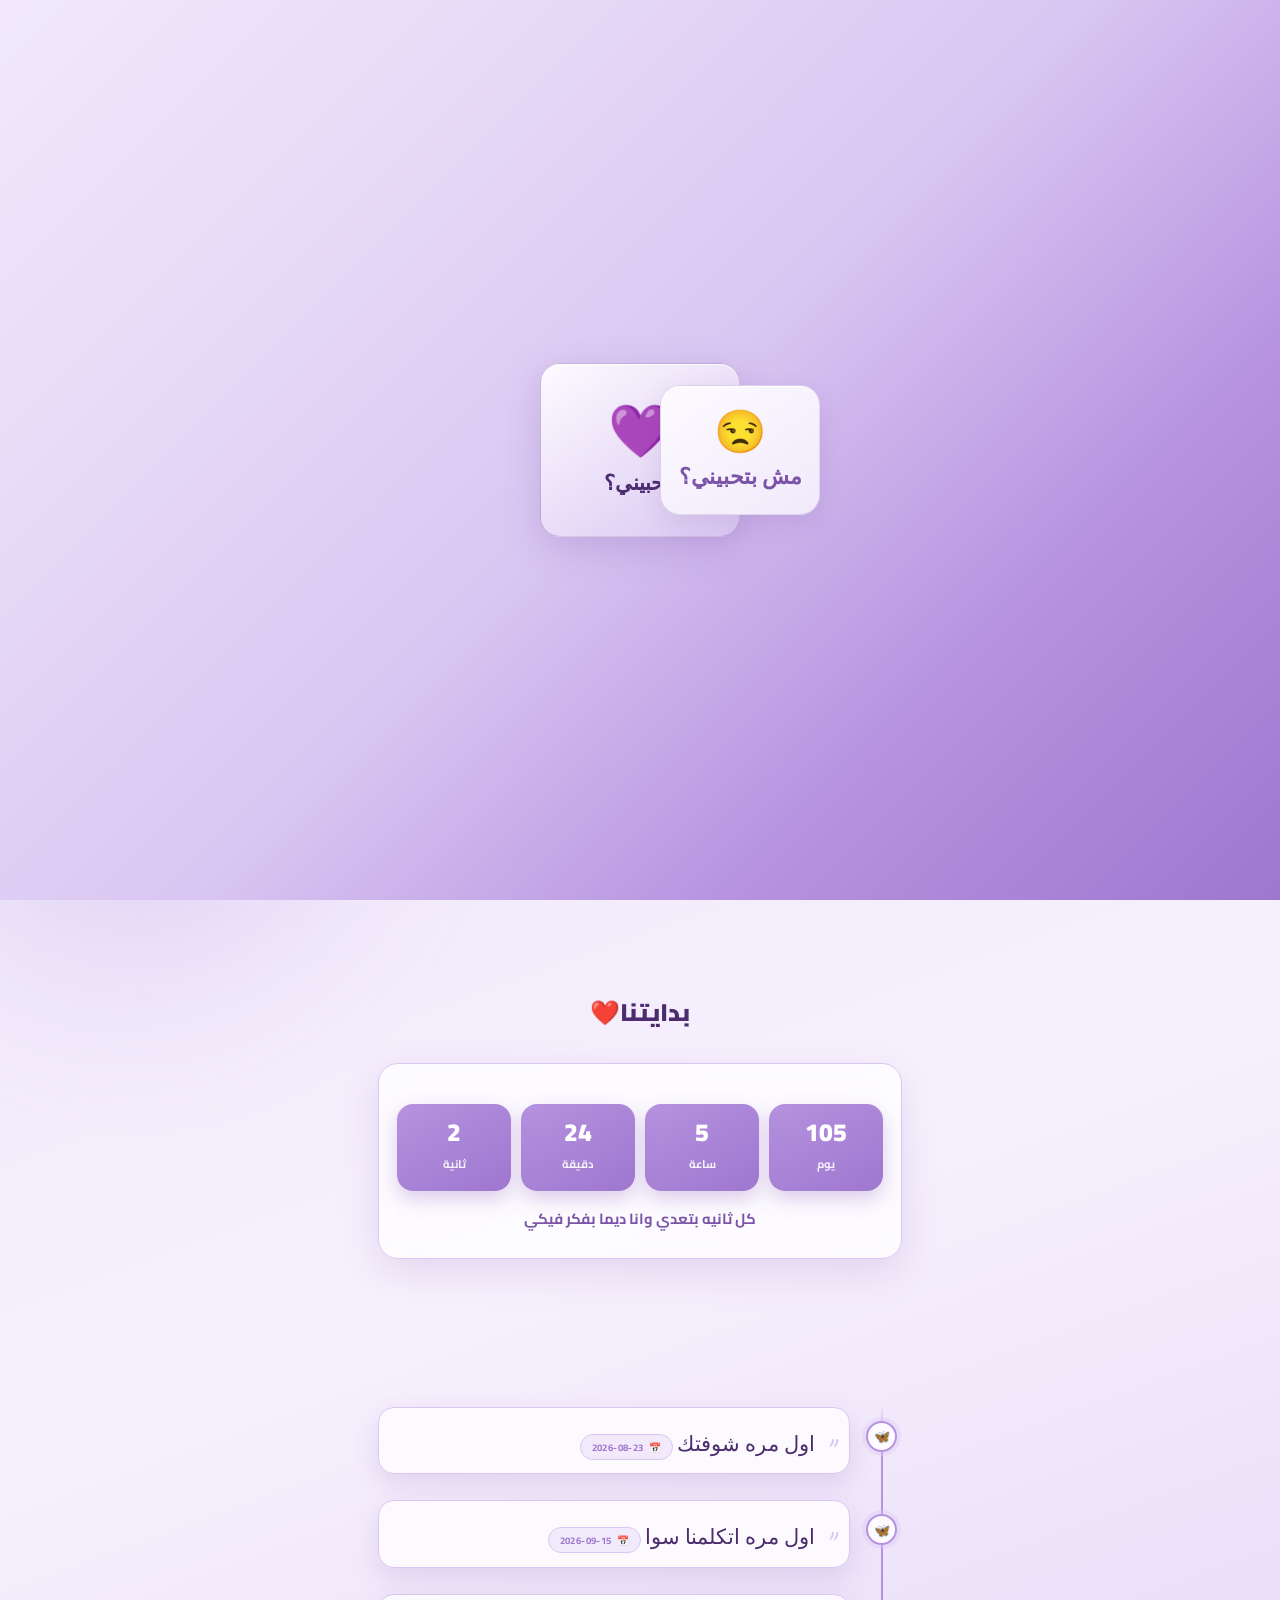
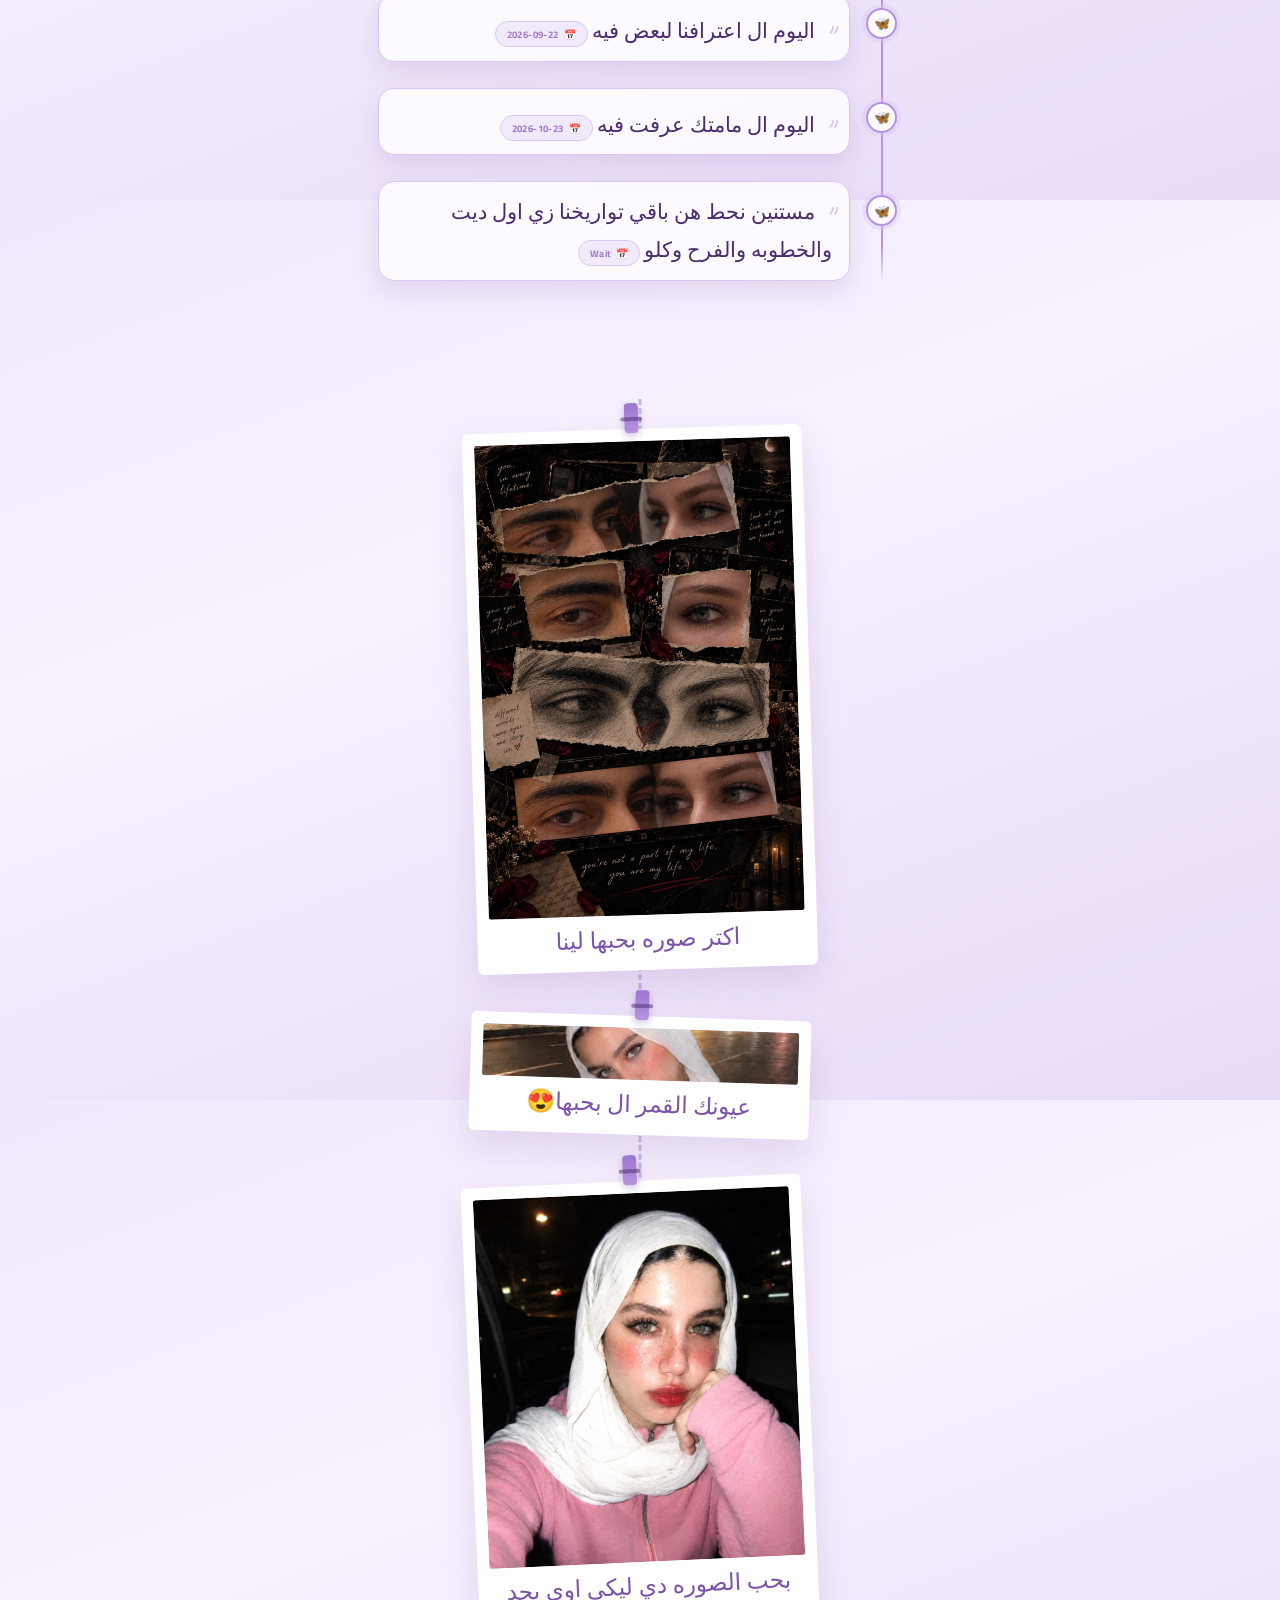
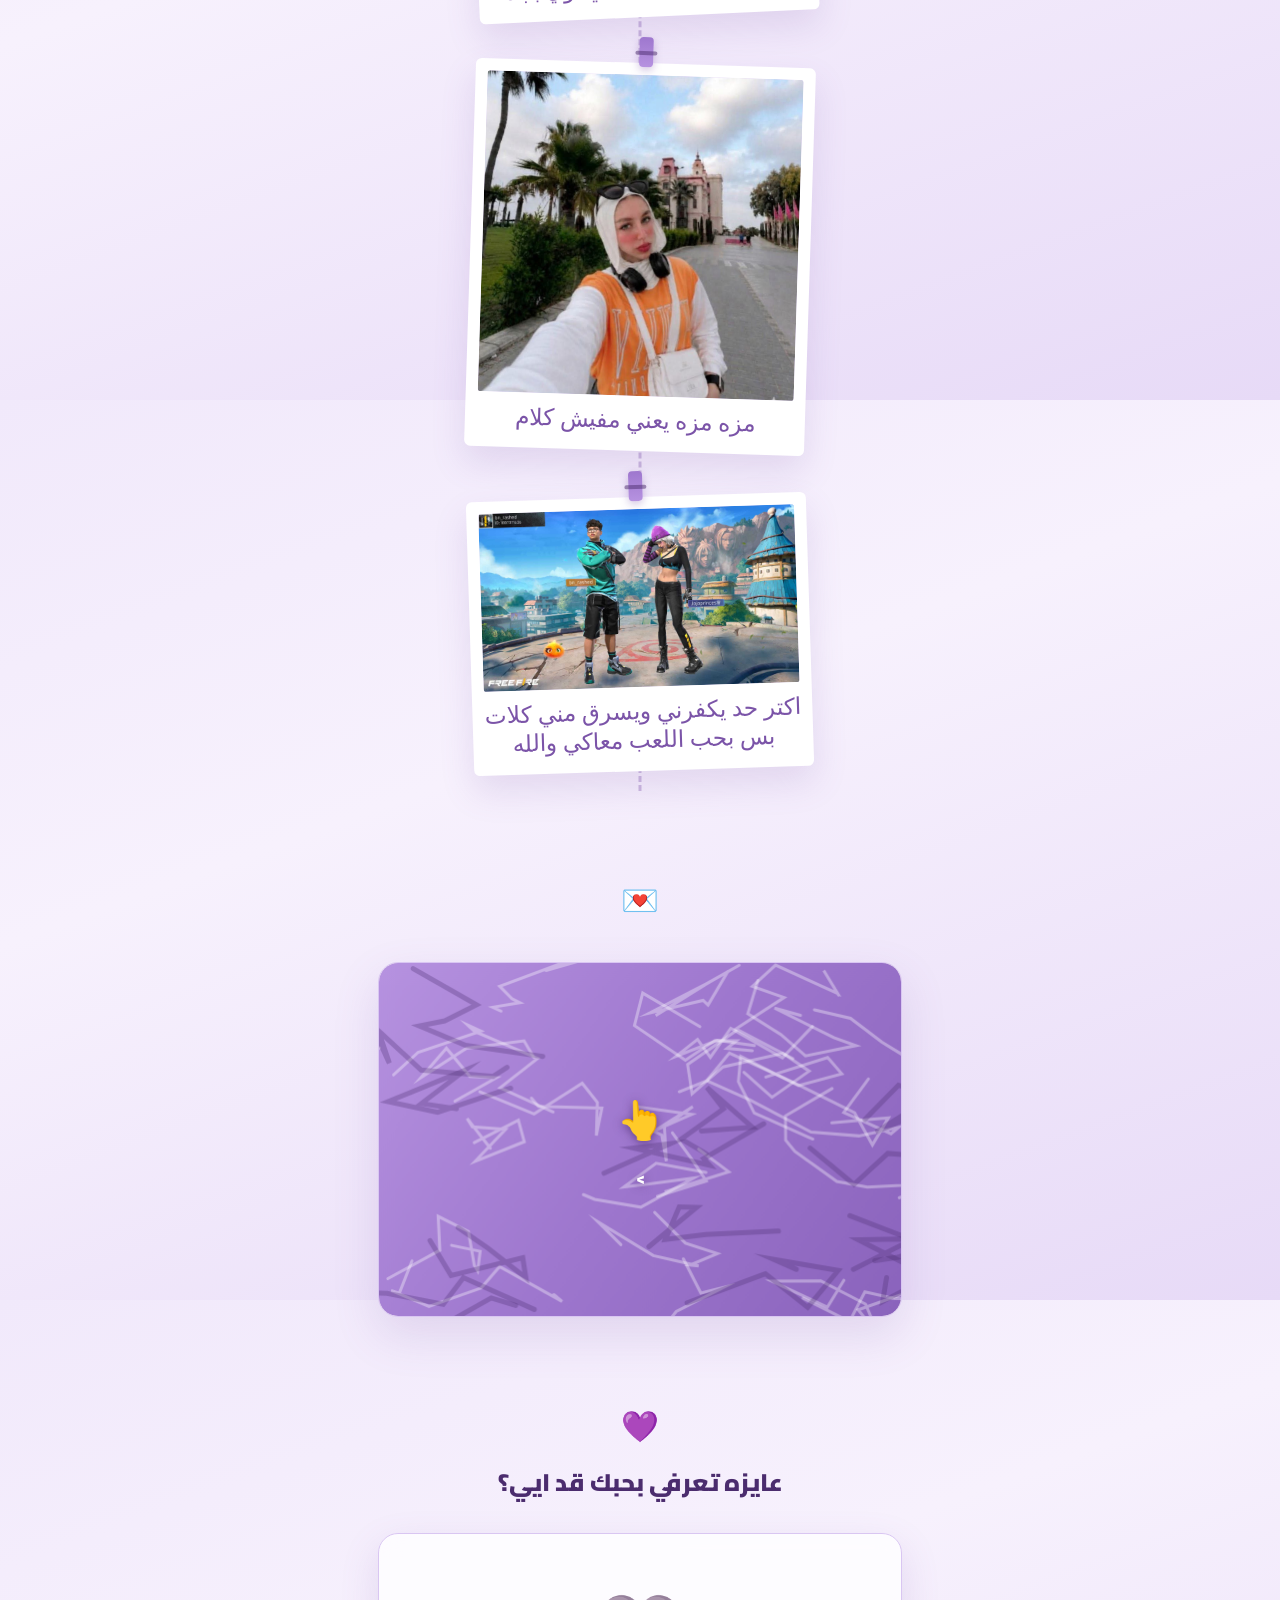
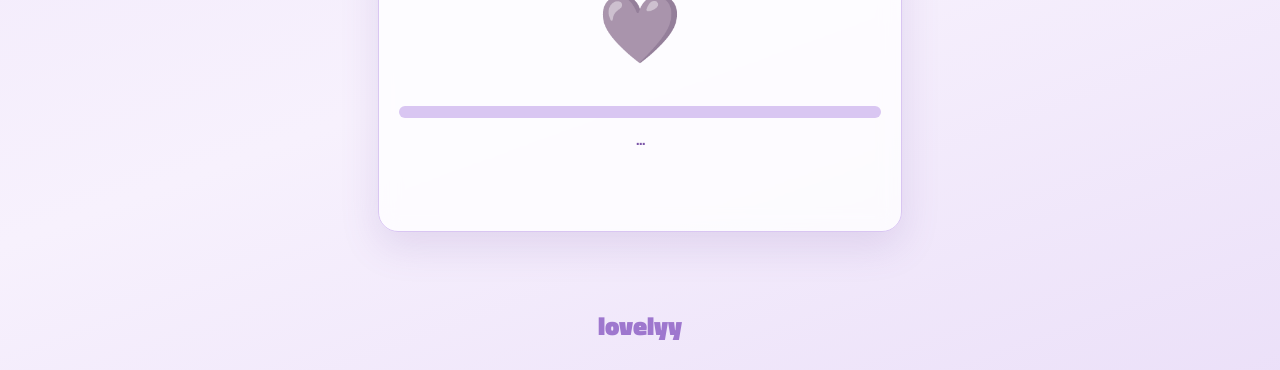
==== commit a9d48fbc: "memories.html" ====
--- a/memories.html
+++ b/memories.html
@@ -106,6 +106,13 @@
         <div class="j-card">
           <span class="j-text">اليوم ال اعترافنا لبعض فيه</span>
           <div class="j-date">📅 <span>2026-09-22</span></div>
+        </div>
+      </div>
+
+      <div class="j-item">
+        <div class="j-card">
+          <span class="j-text">اليوم ال مامتك عرفت فيه</span>
+          <div class="j-date">📅 <span>2026-10-23</span></div>
         </div>
       </div>
 
@@ -766,4 +773,4 @@
 }
 </script>
 </body>
-</html>+</html>
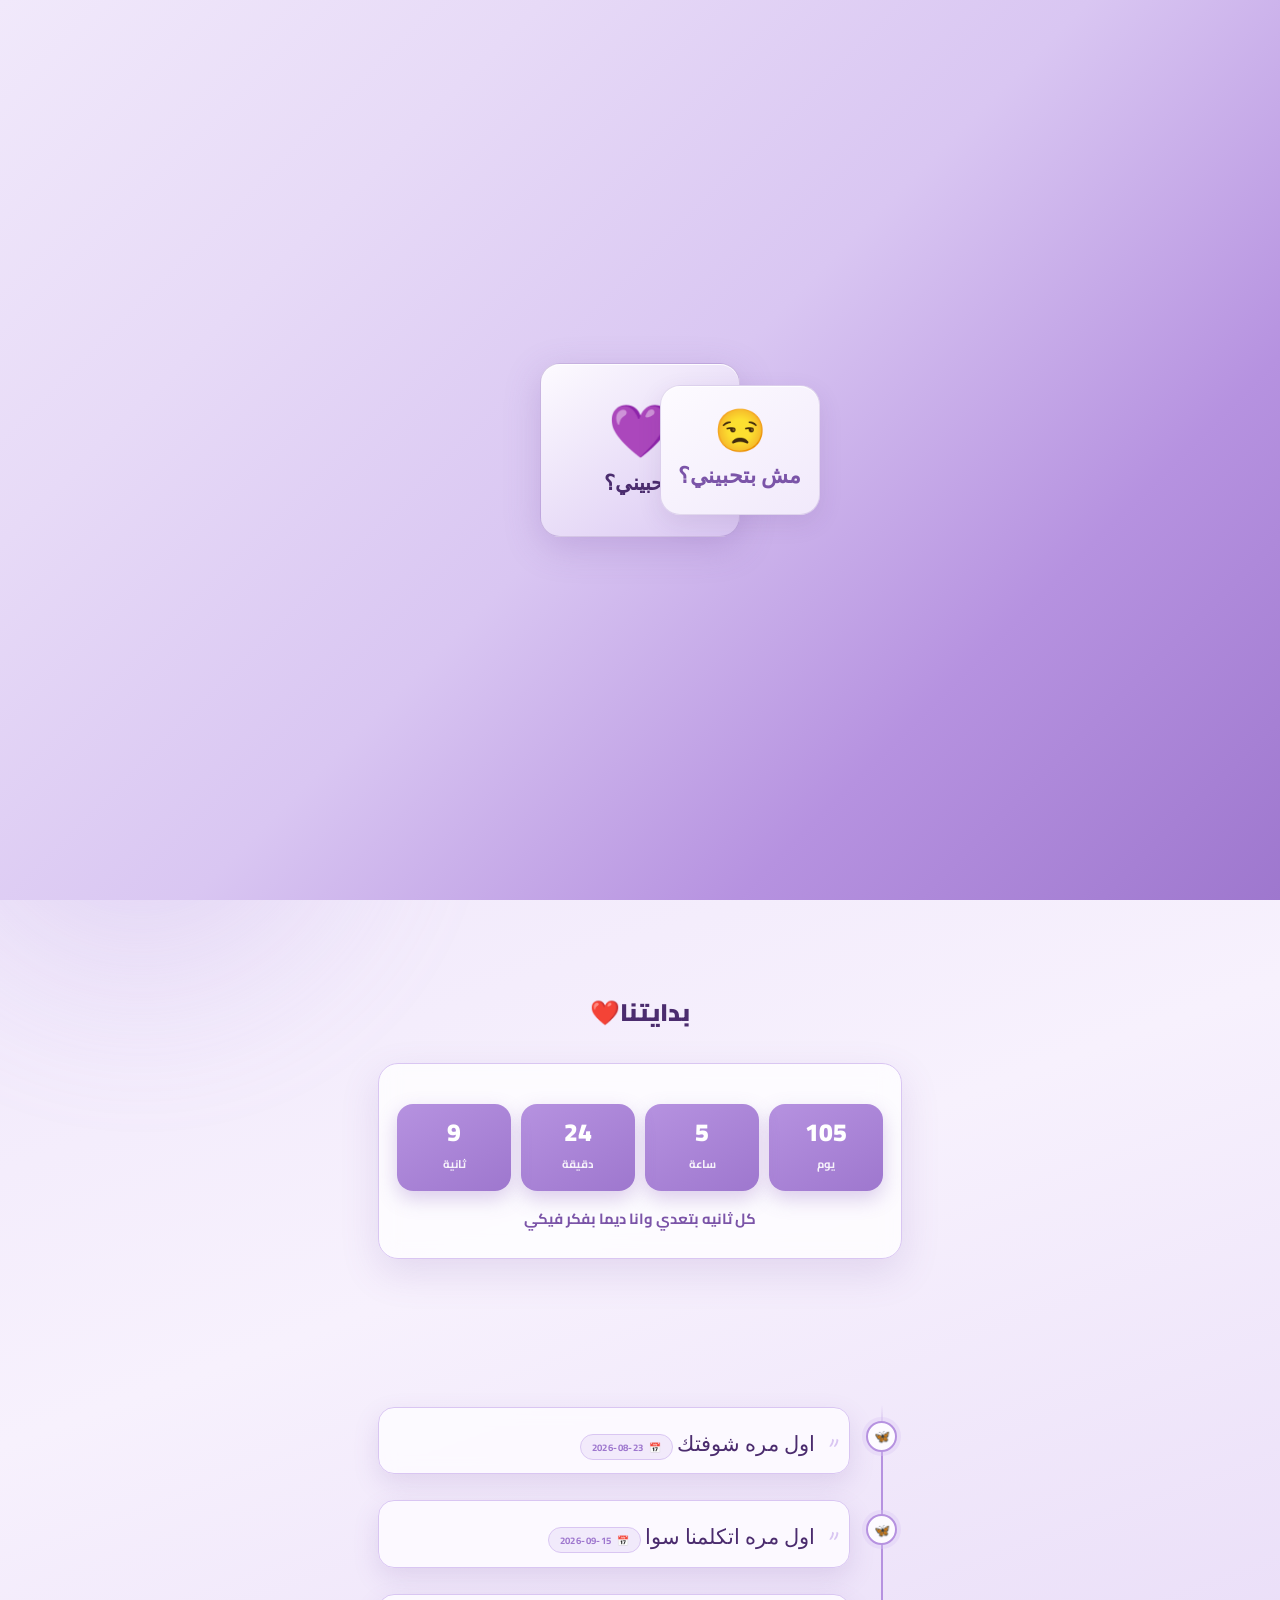
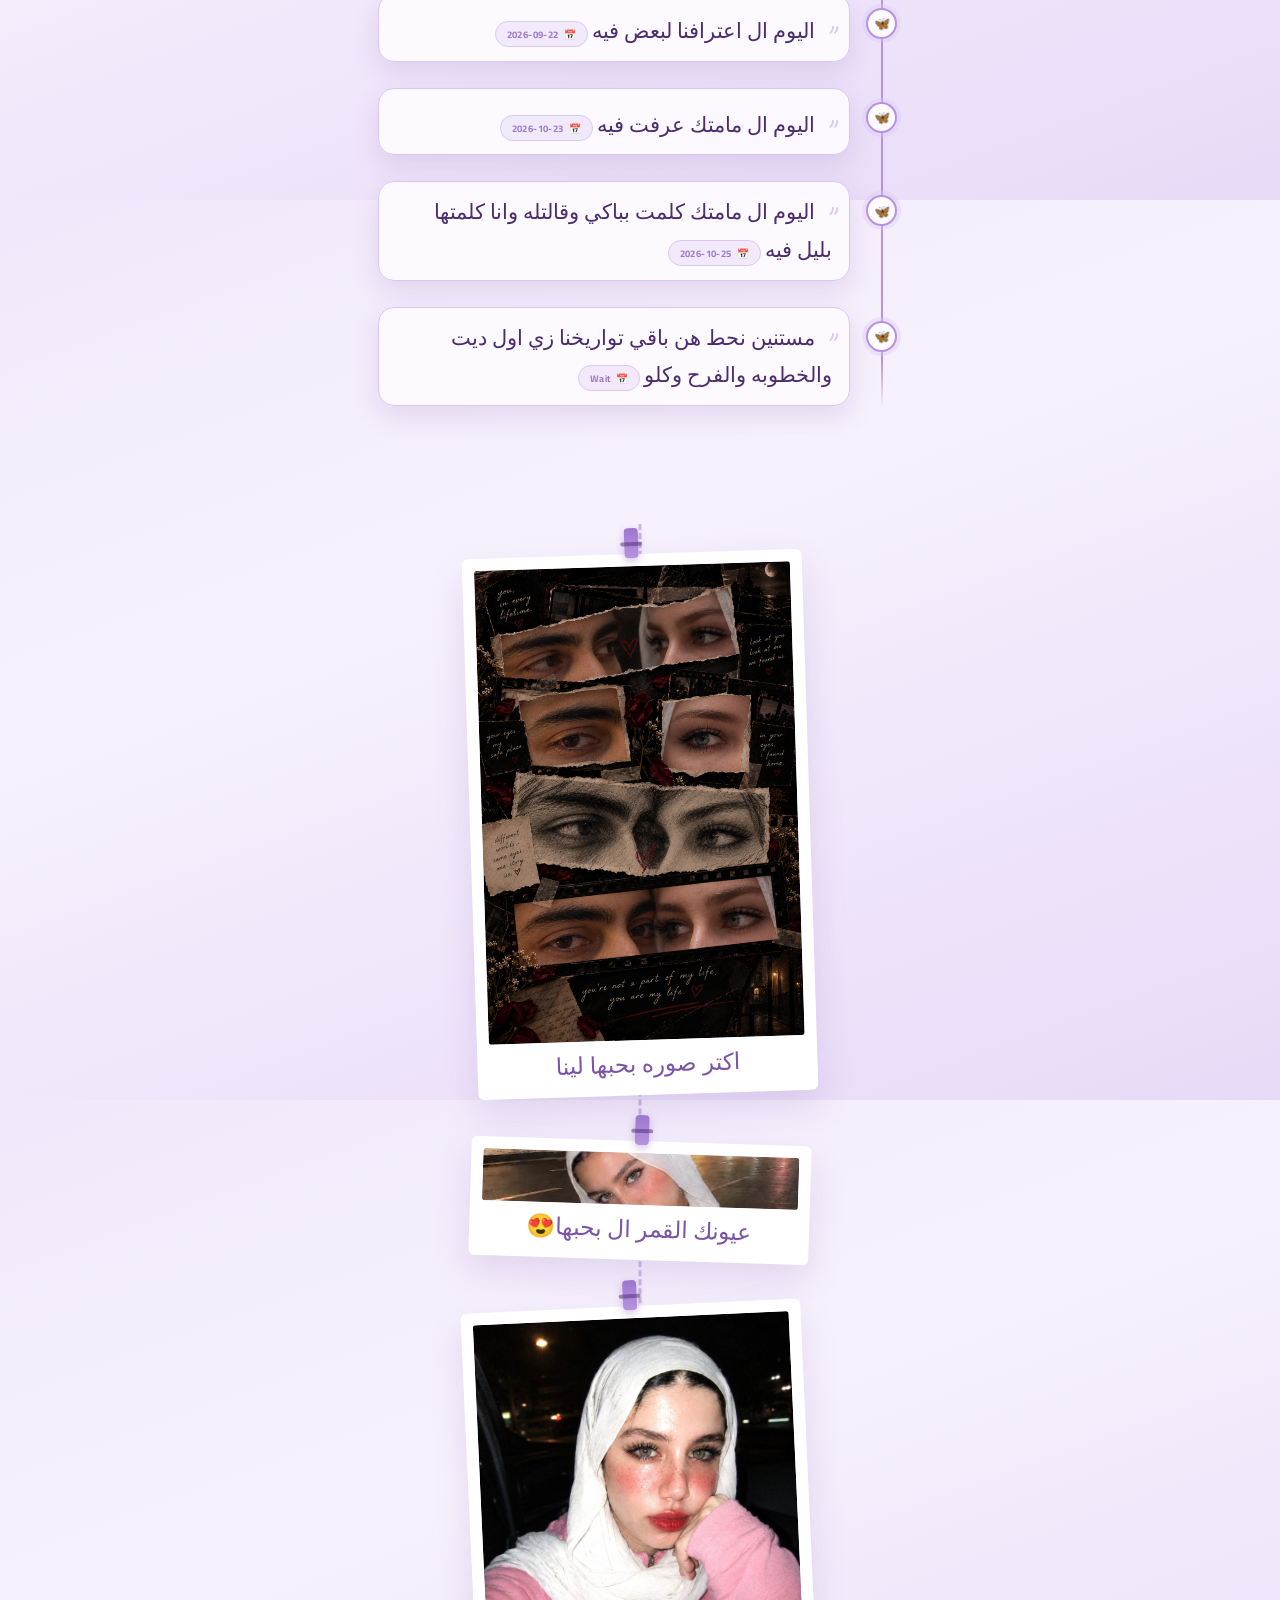
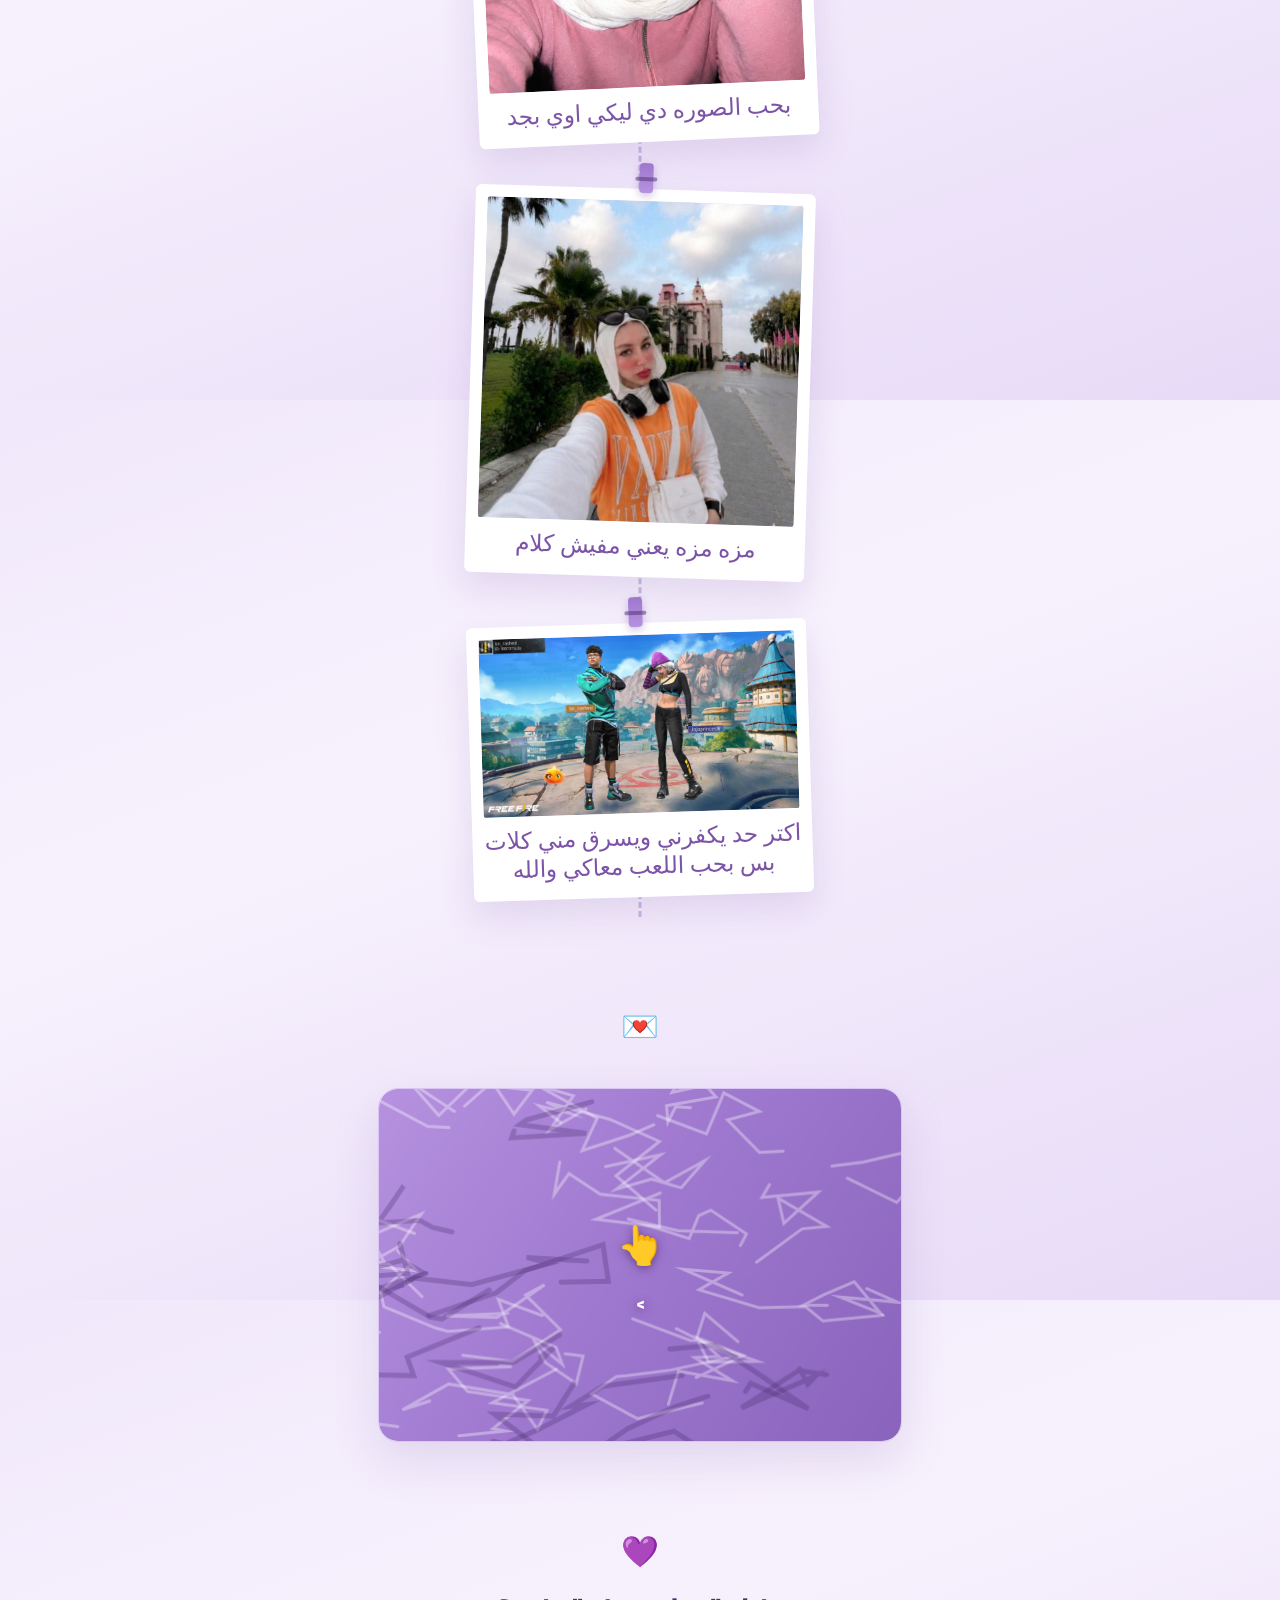
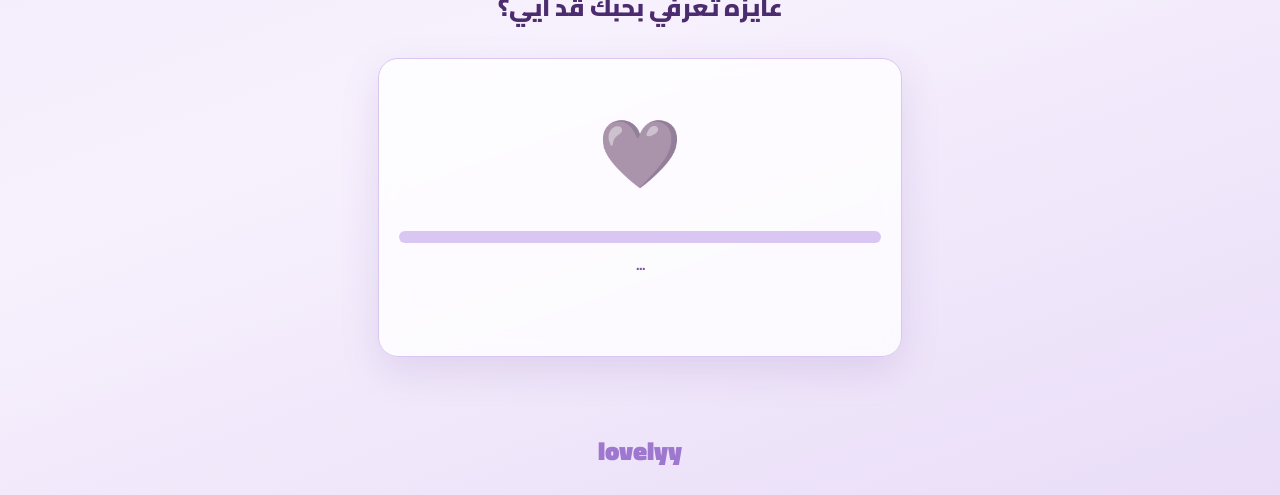
==== commit b86d36a5: "memories.html" ====
--- a/memories.html
+++ b/memories.html
@@ -113,6 +113,13 @@
         <div class="j-card">
           <span class="j-text">اليوم ال مامتك عرفت فيه</span>
           <div class="j-date">📅 <span>2026-10-23</span></div>
+        </div>
+      </div>
+      
+      <div class="j-item">
+        <div class="j-card">
+          <span class="j-text">اليوم ال مامتك كلمت بباكي وقالتله وانا كلمتها بليل فيه  </span>
+          <div class="j-date">📅 <span>2026-10-25</span></div>
         </div>
       </div>
 
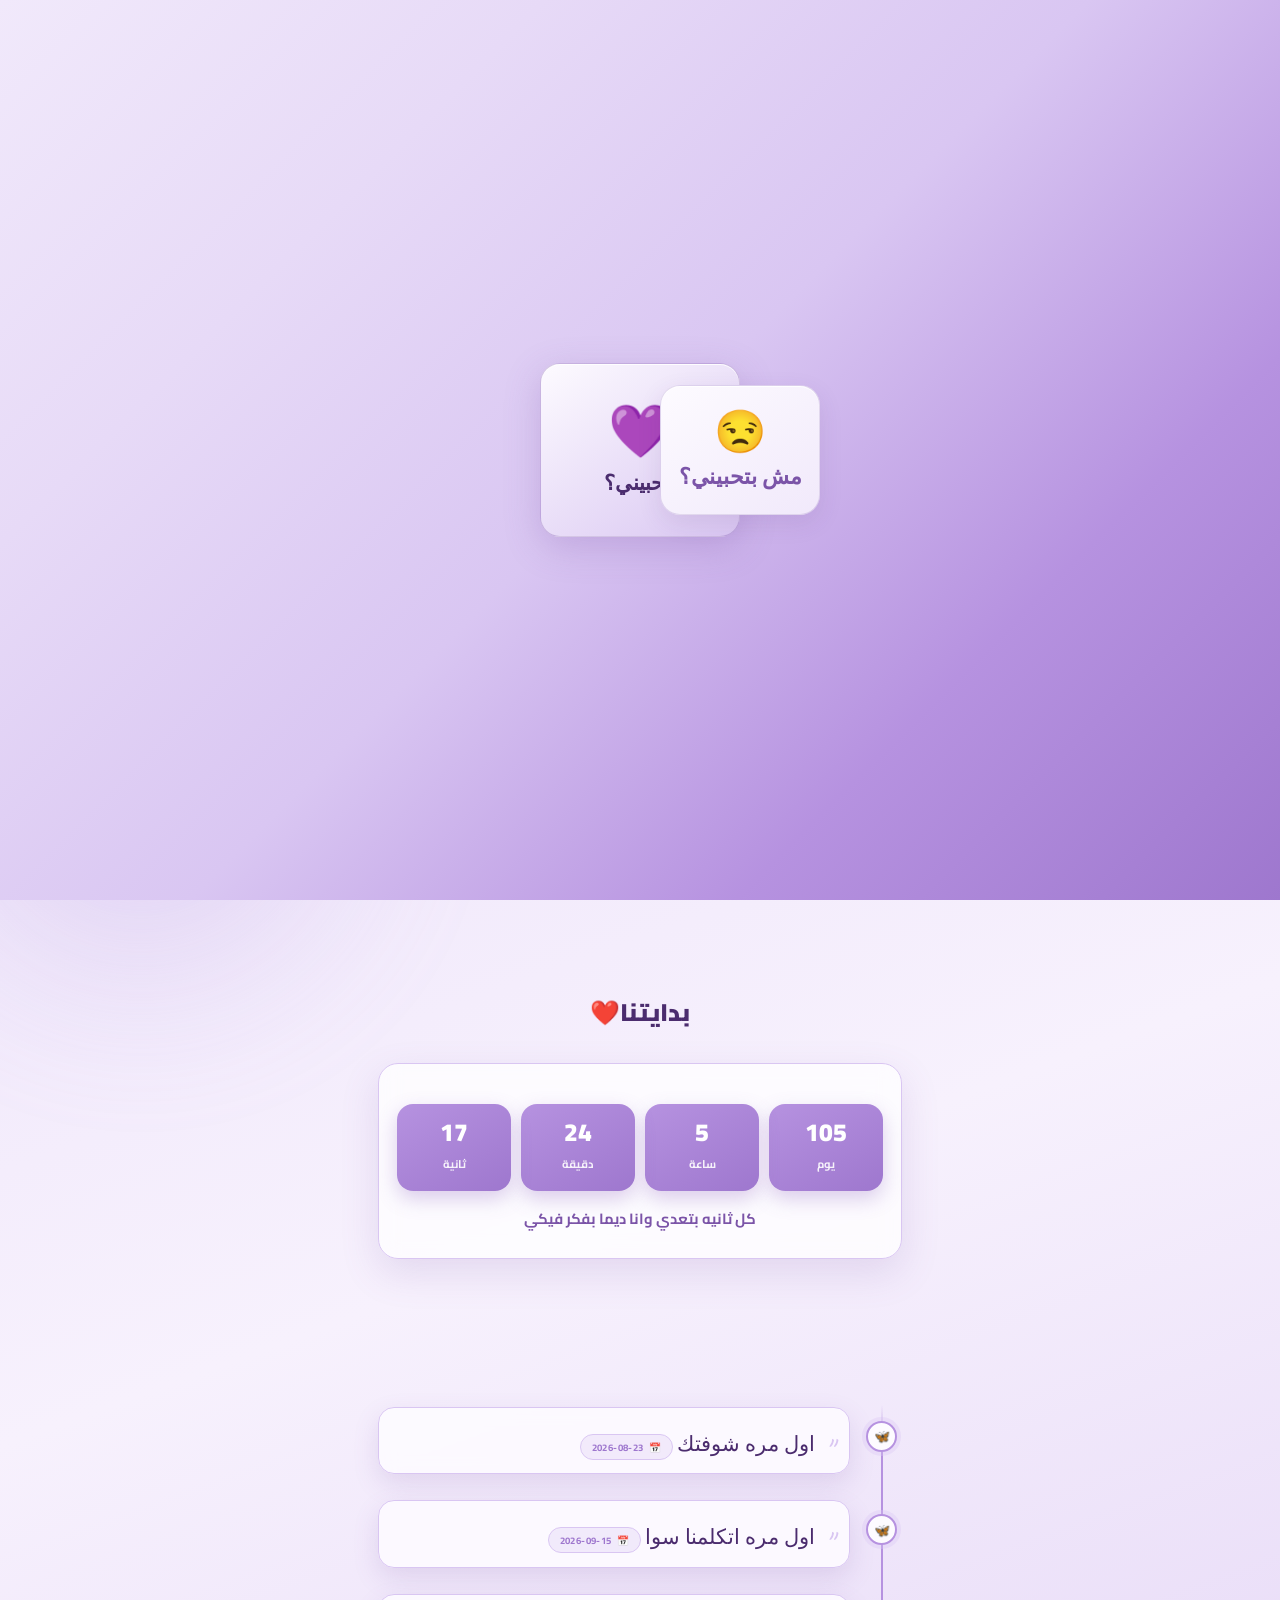
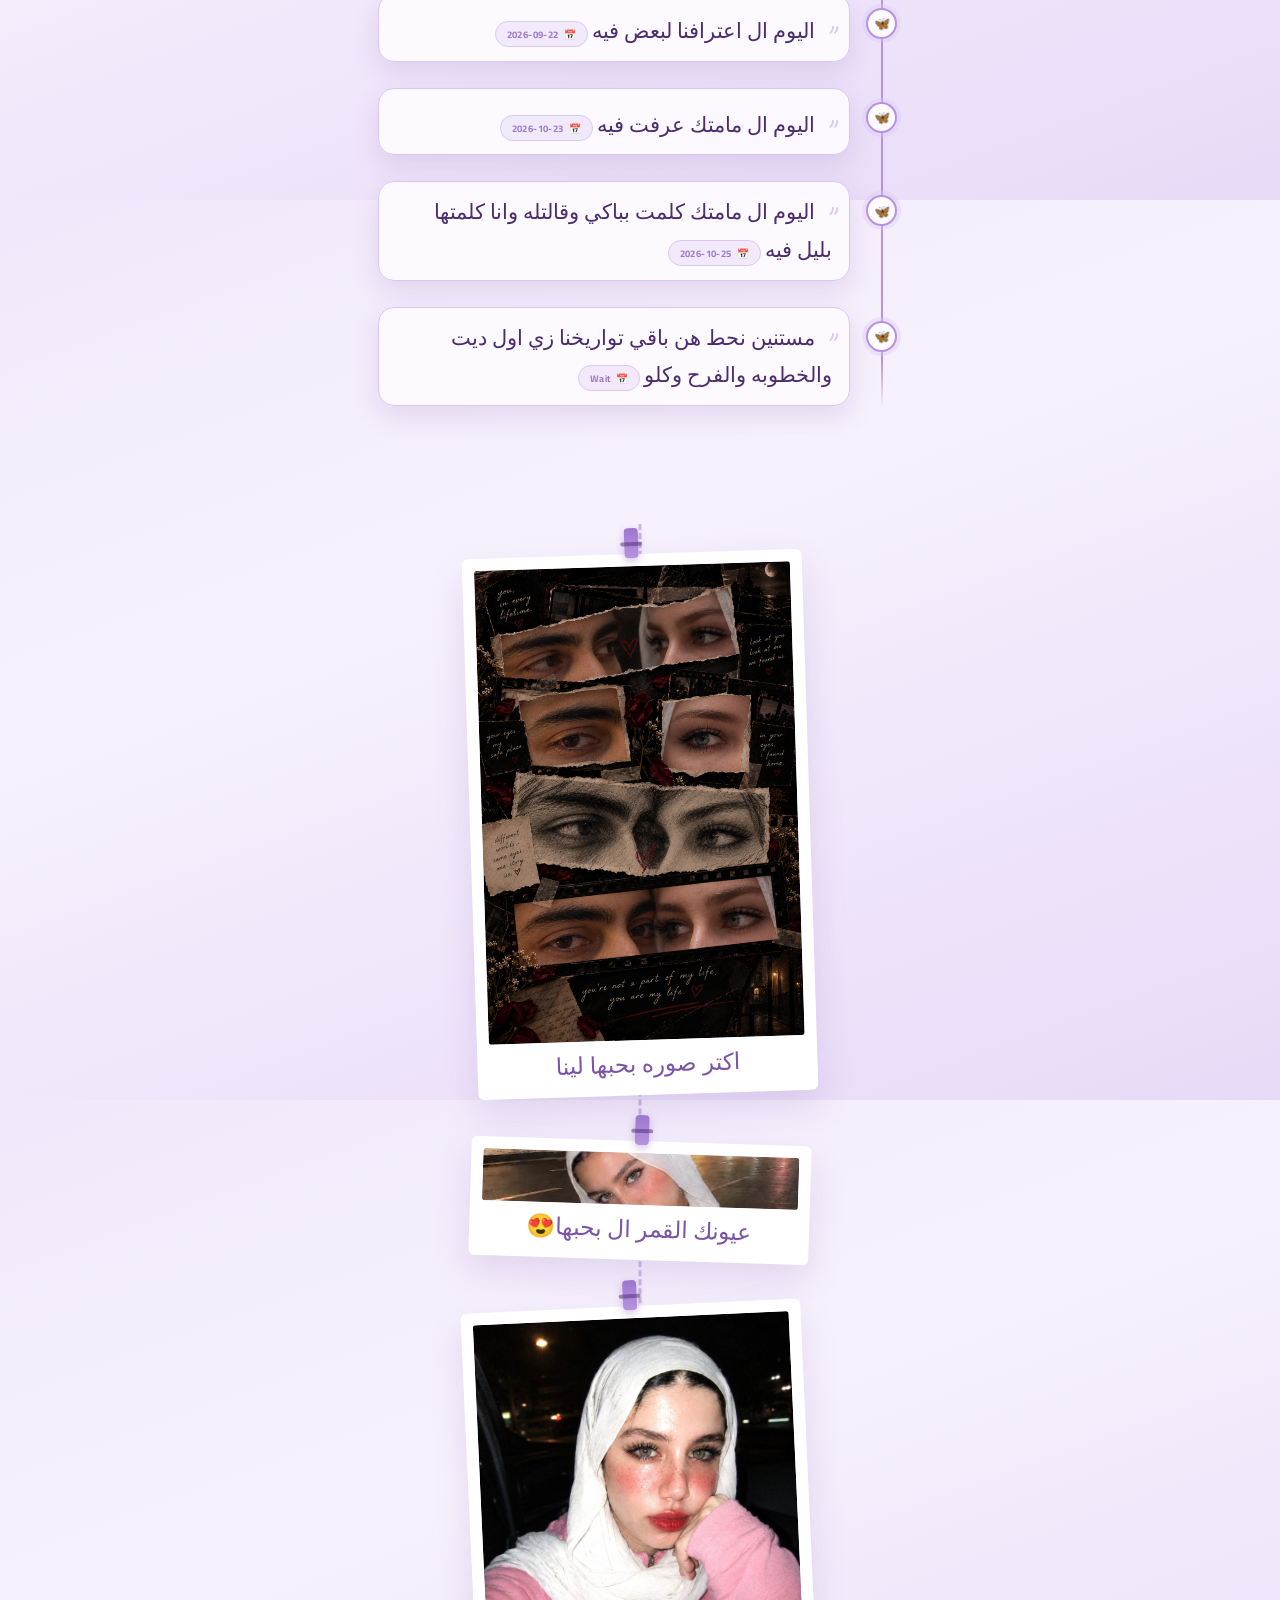
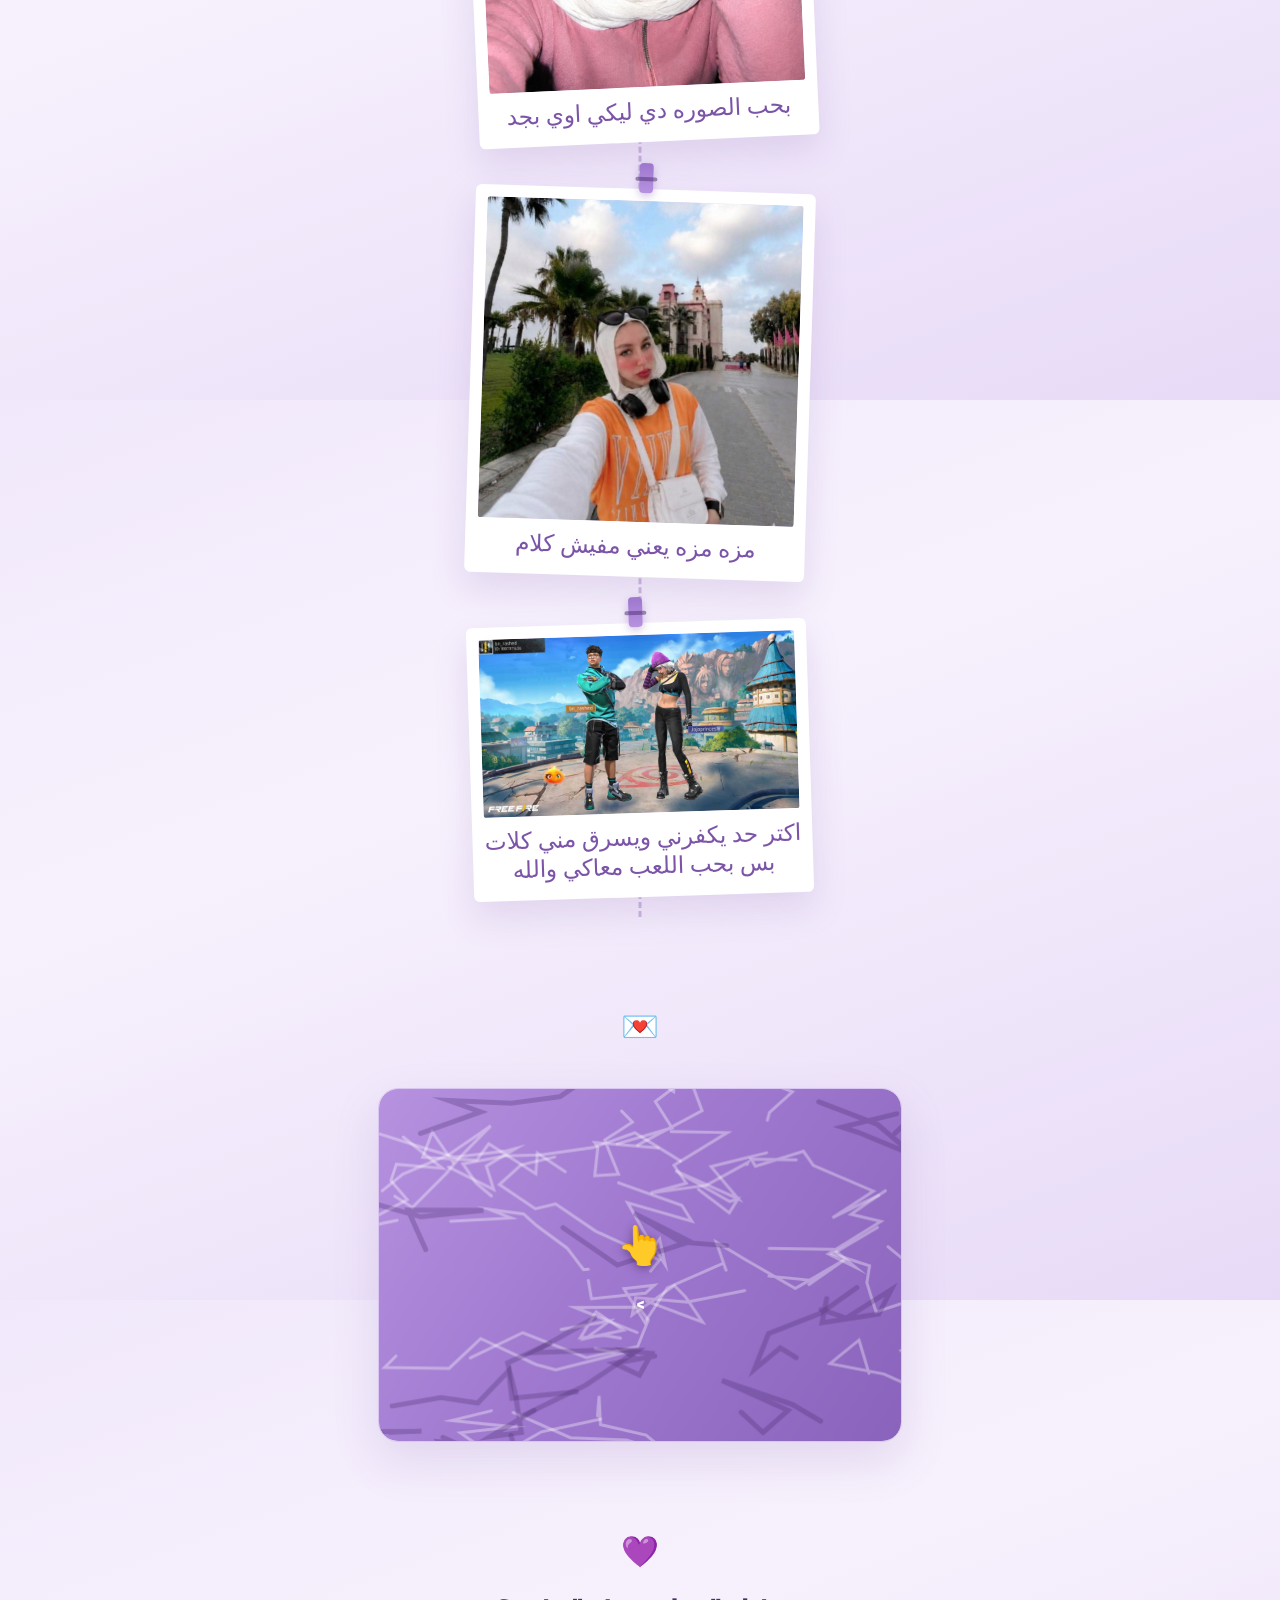
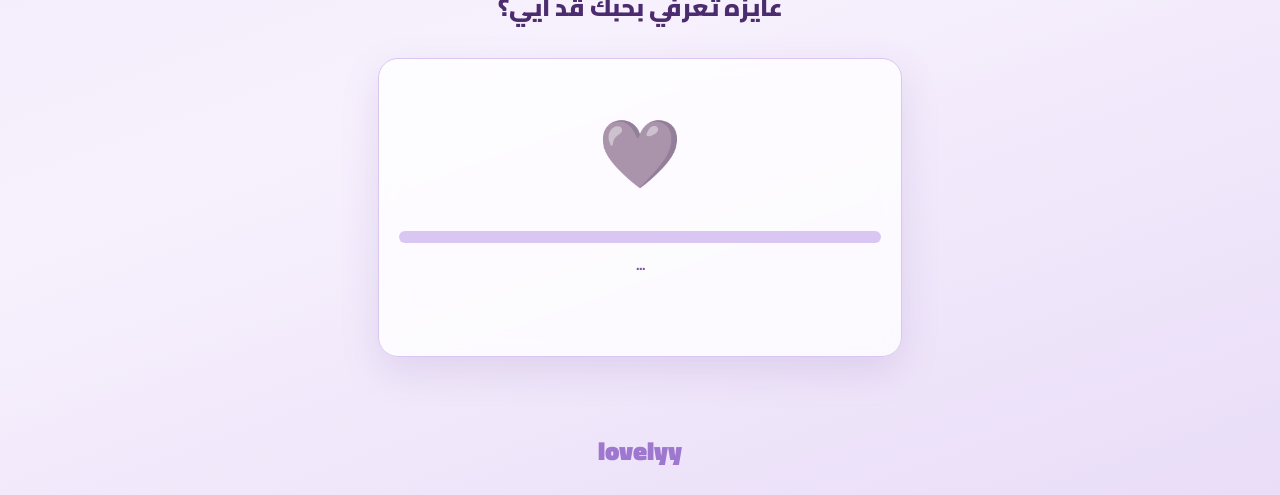
==== commit 2976de5a: "memories.html" ====
--- a/memories.html
+++ b/memories.html
@@ -591,12 +591,23 @@
 
 function unlock(){
   launchConfetti();
+
+  if(songs.length){
+    player.classList.remove('hidden-player');
+
+    if(!audio.src){
+      loadSong(0, false);
+    }
+
+    audio.play()
+      .then(()=>setPlaying(true))
+      .catch(()=>setPlaying(false));
+  }
+
   setTimeout(()=>{
     gate.classList.add('gone');
     document.body.classList.remove('locked');
-    if(songs.length) player.classList.remove('hidden-player');
-    armAutoplay();
-    setTimeout(()=> gate.remove(), 900);
+    setTimeout(()=>gate.remove(), 900);
   }, 550);
 }
 if(yesCard){
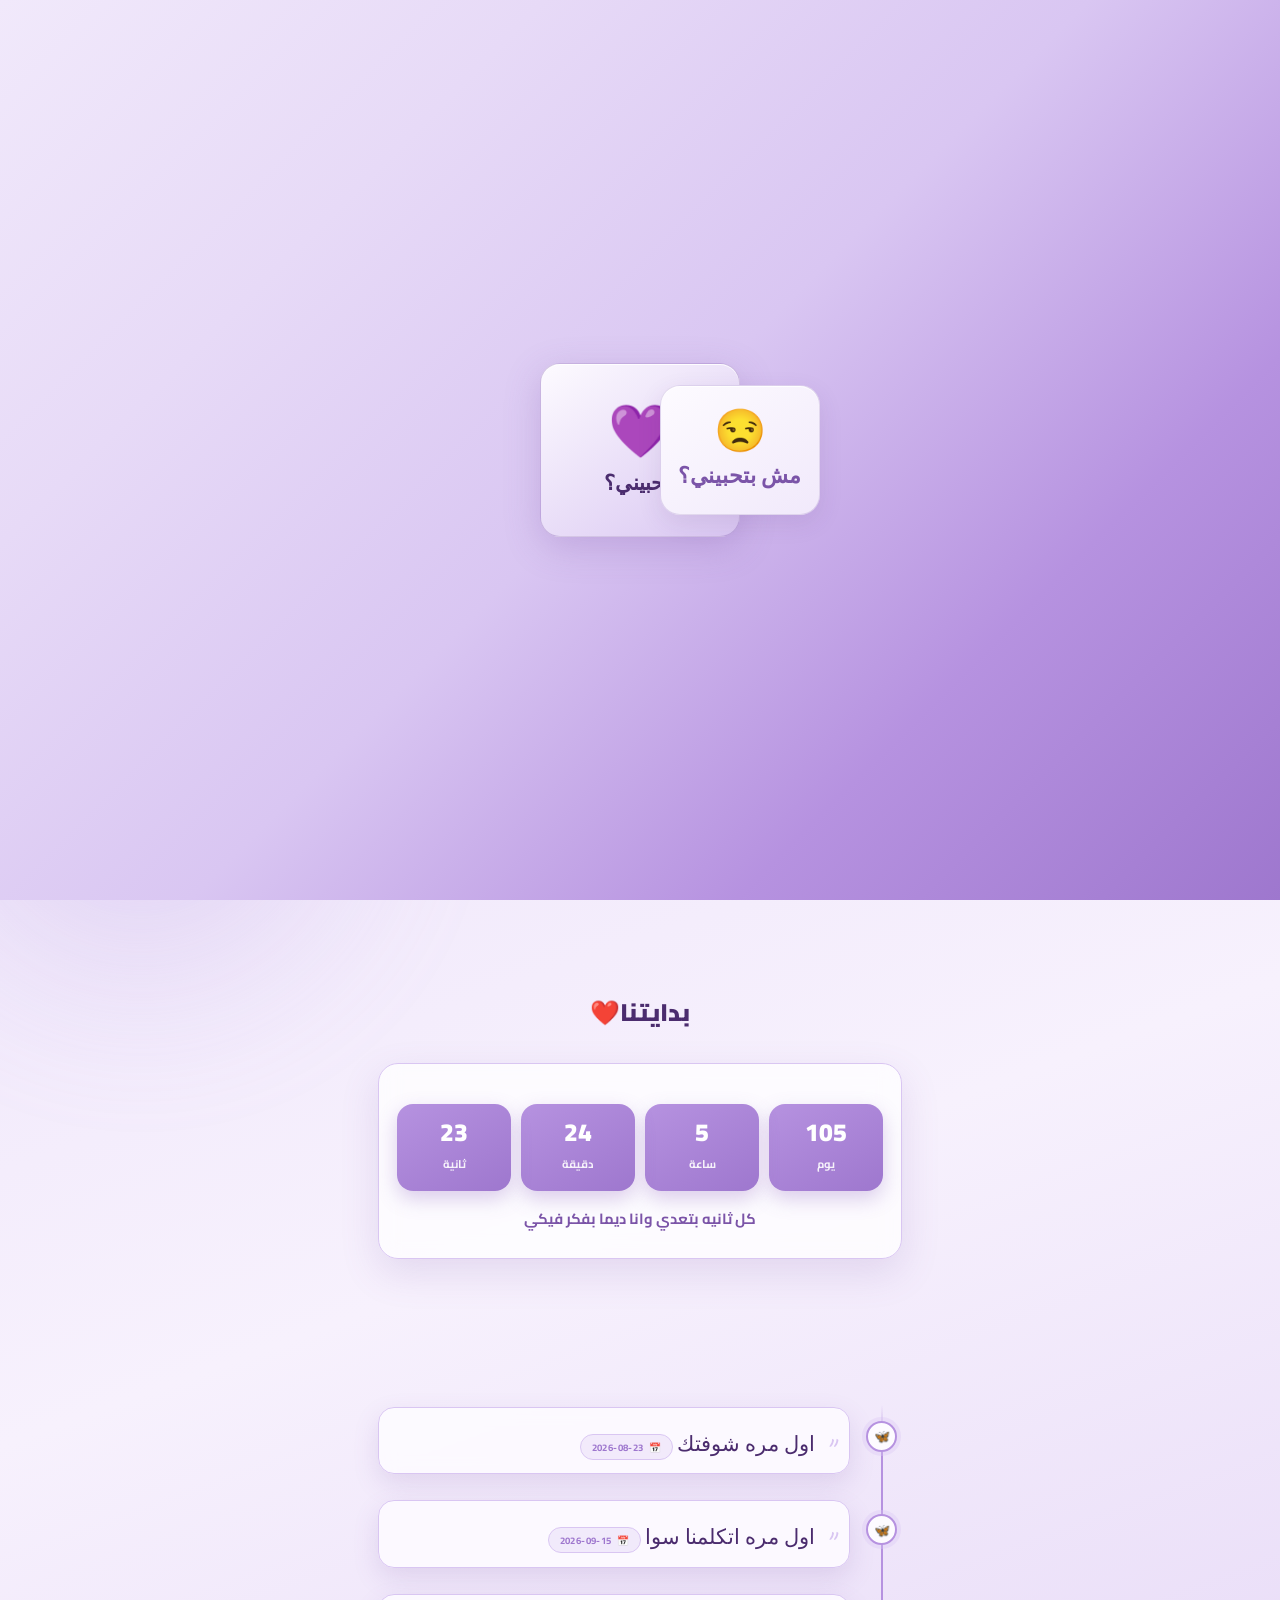
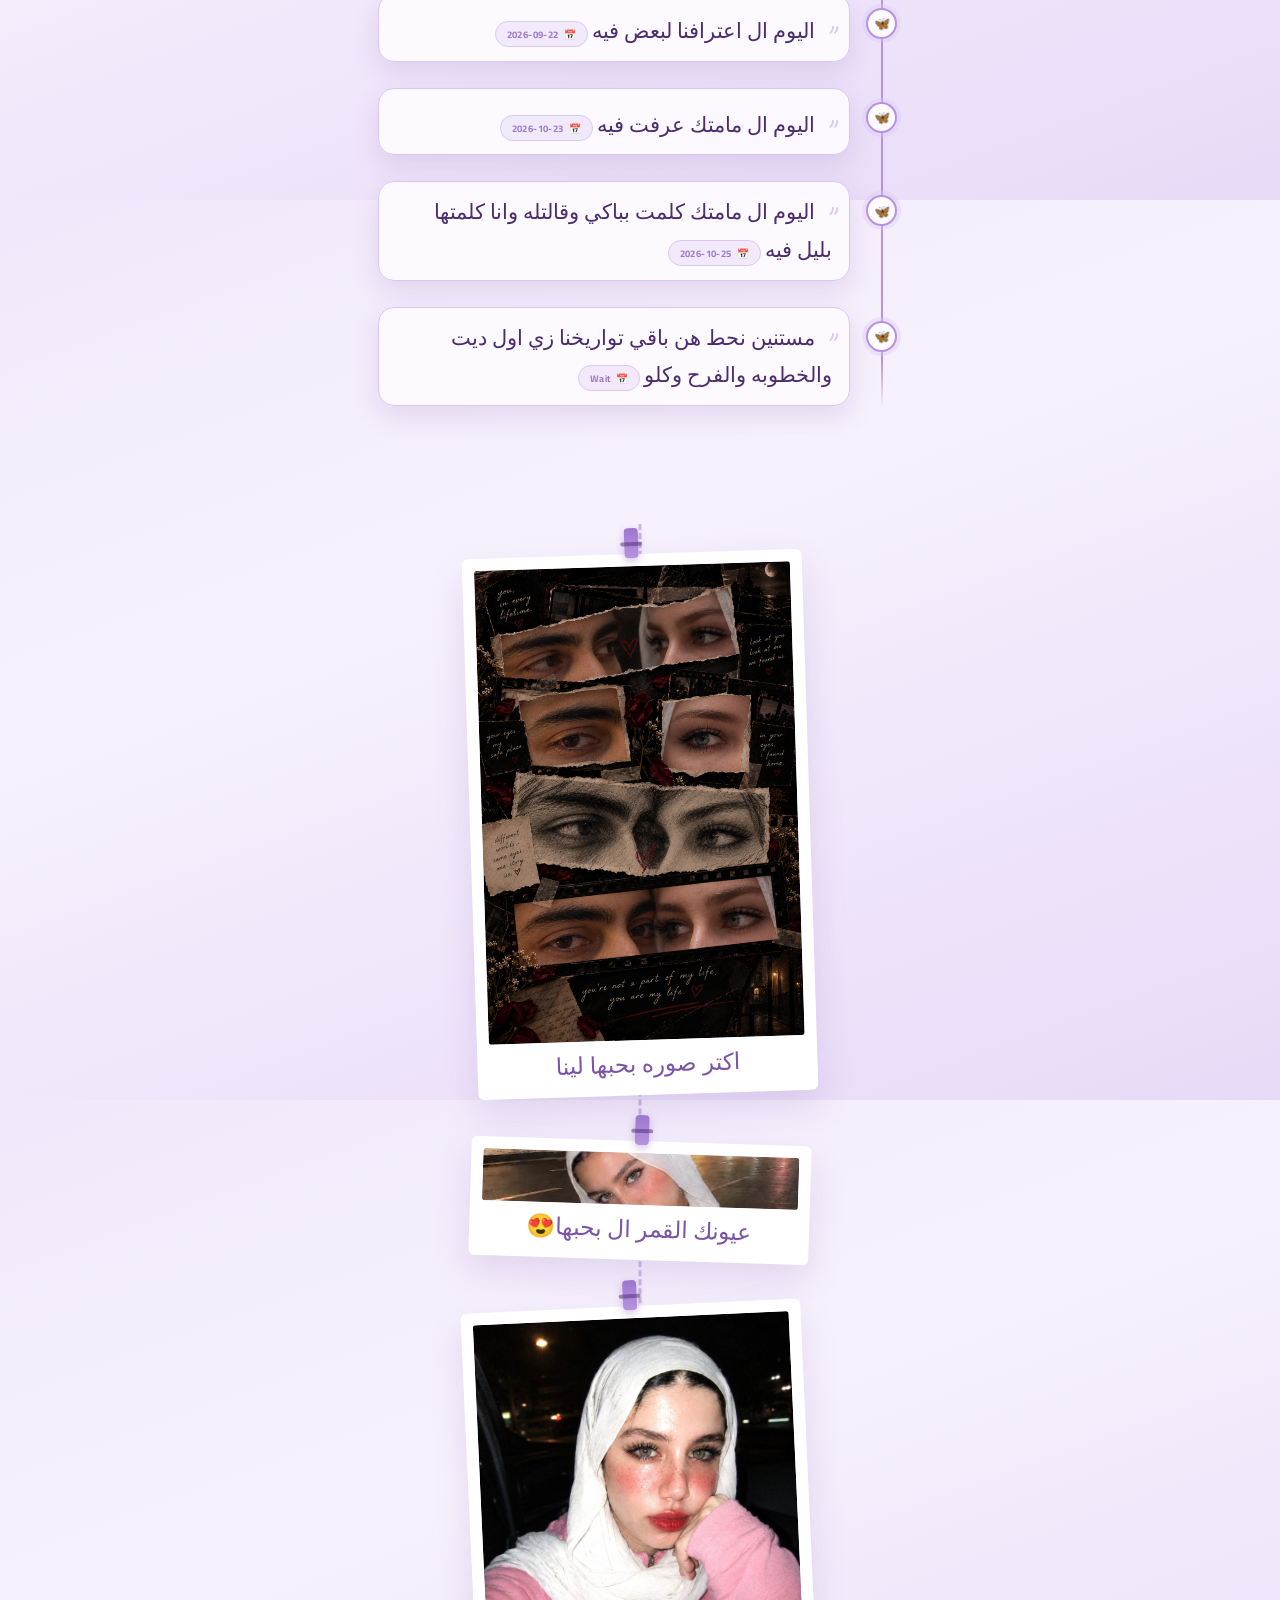
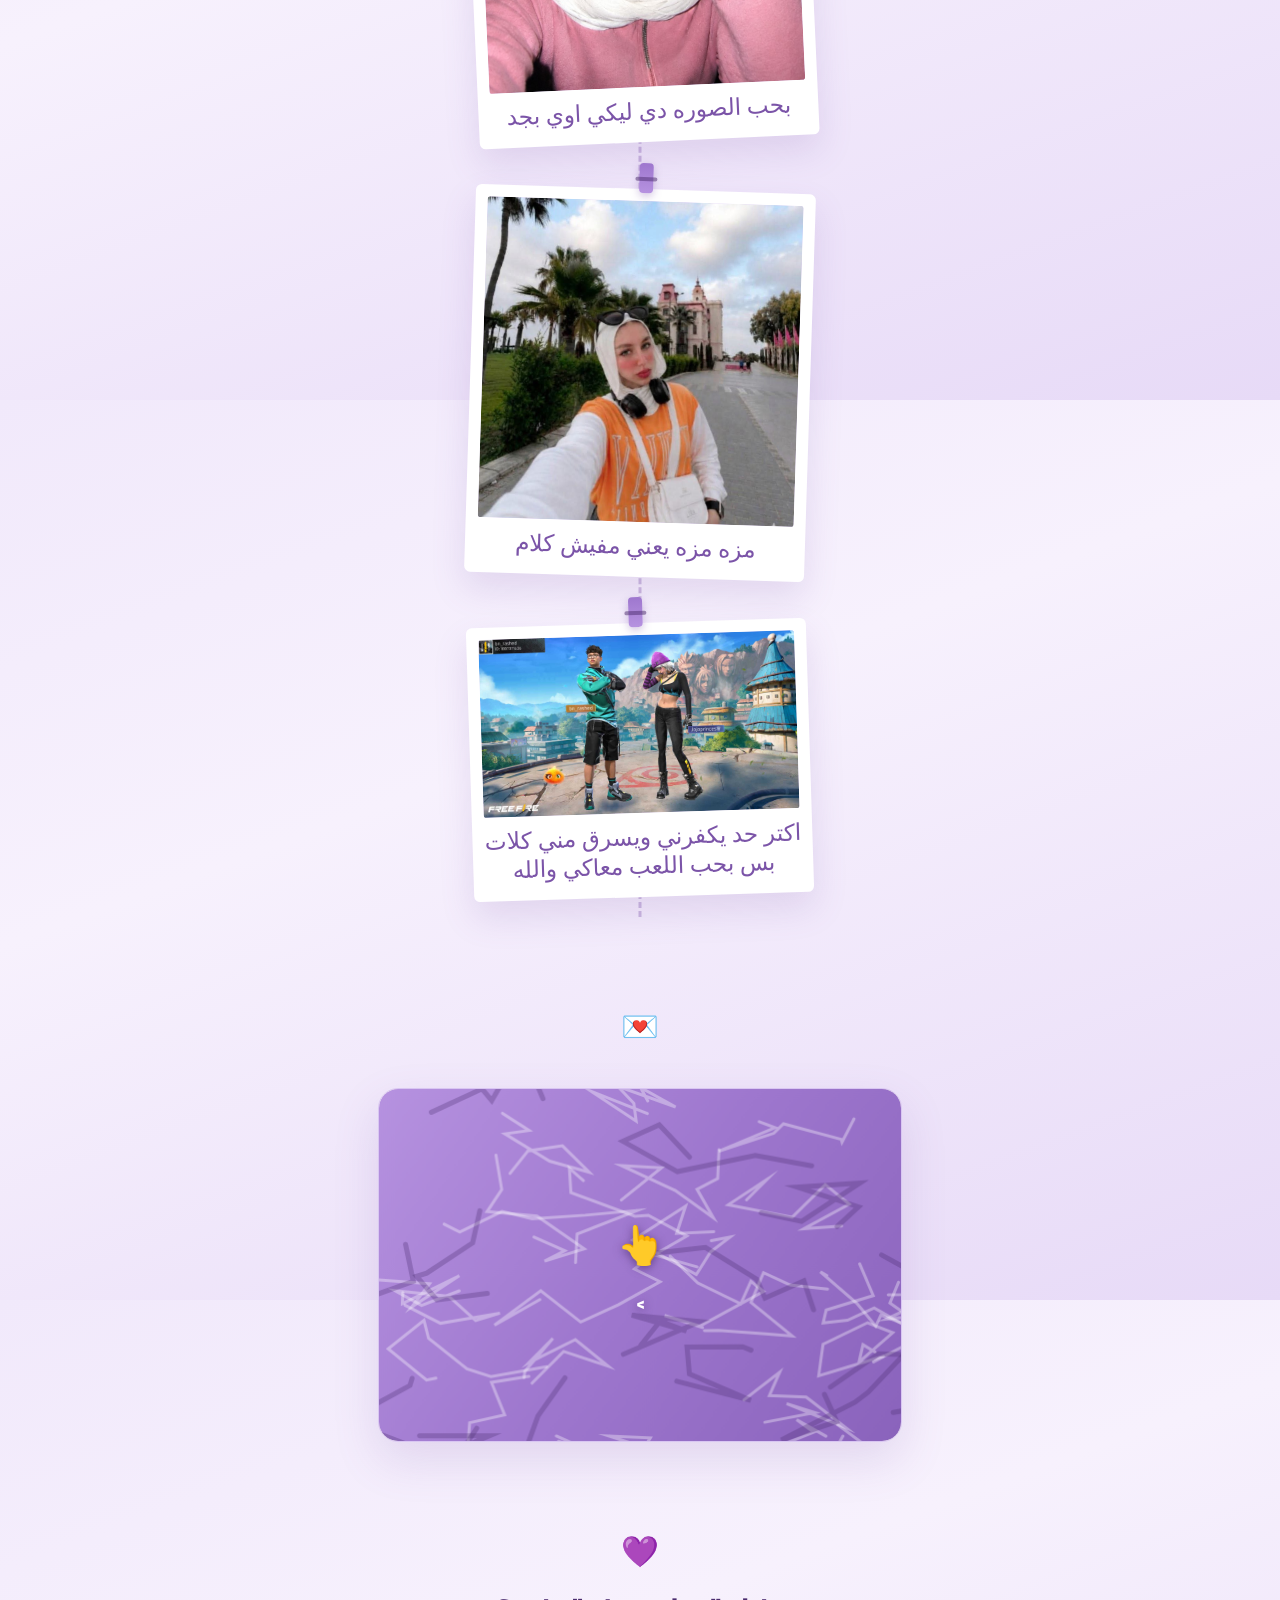
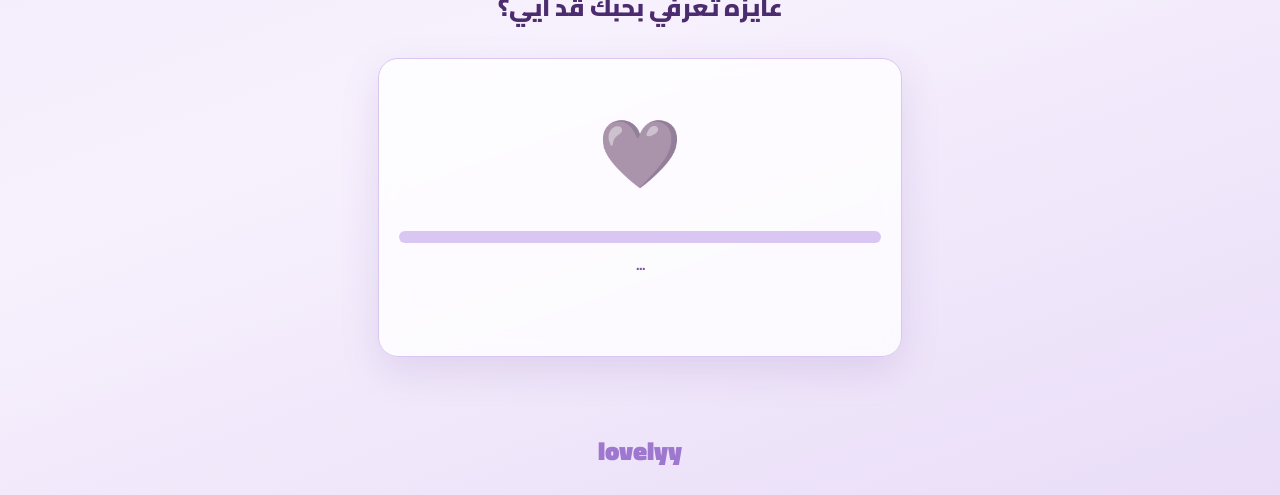
==== commit f8d3a9b0: "memories.html" ====
--- a/memories.html
+++ b/memories.html
@@ -53,7 +53,7 @@
   
   <div class="hero-badge">بحبك</div>
   <h1>يروحقلبيي❤️</h1>
-  <p>الهديه دي ليكي وبس ونفضل نضيف كل ال بينا هنا </p>
+  <p>الهديه دي ليكي وبس ونفضل نضيف كل ال بينا هن </p>
   <div class="scroll-hint">⌄</div>
 </section>
 
